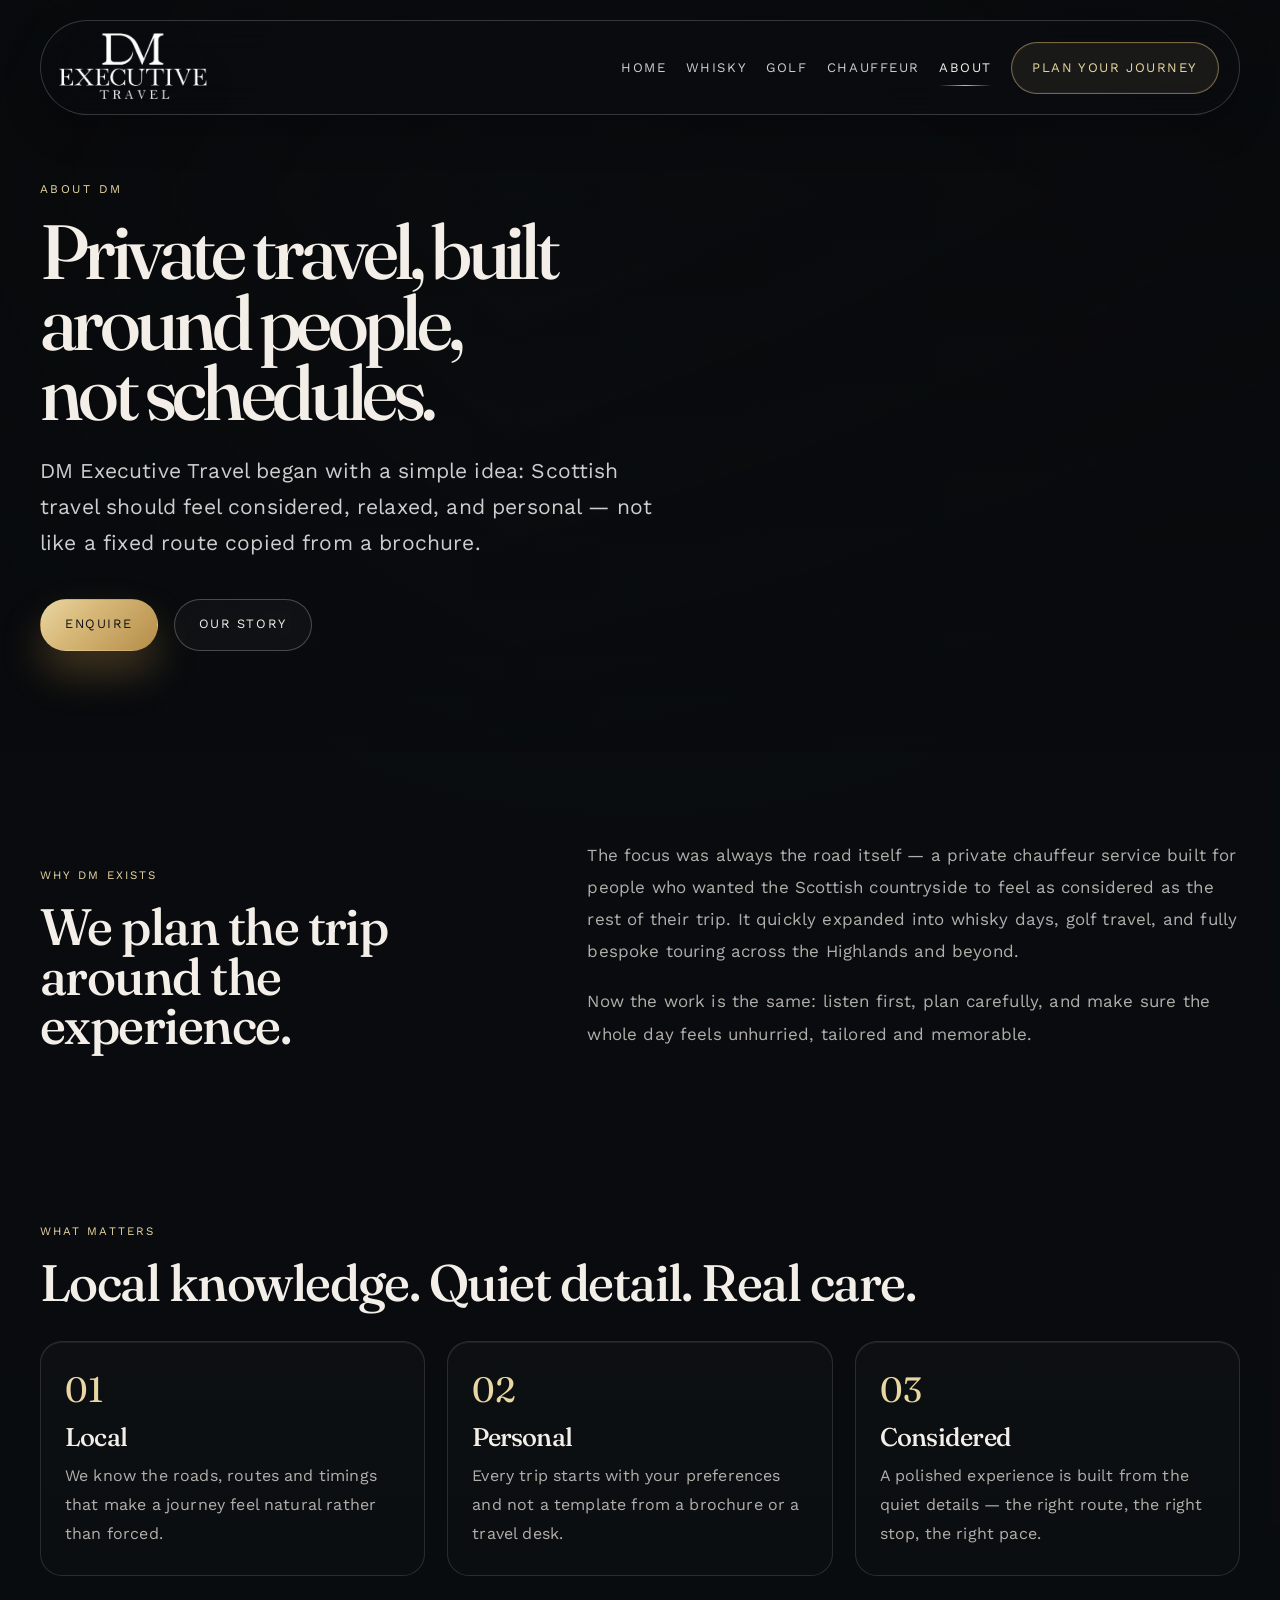
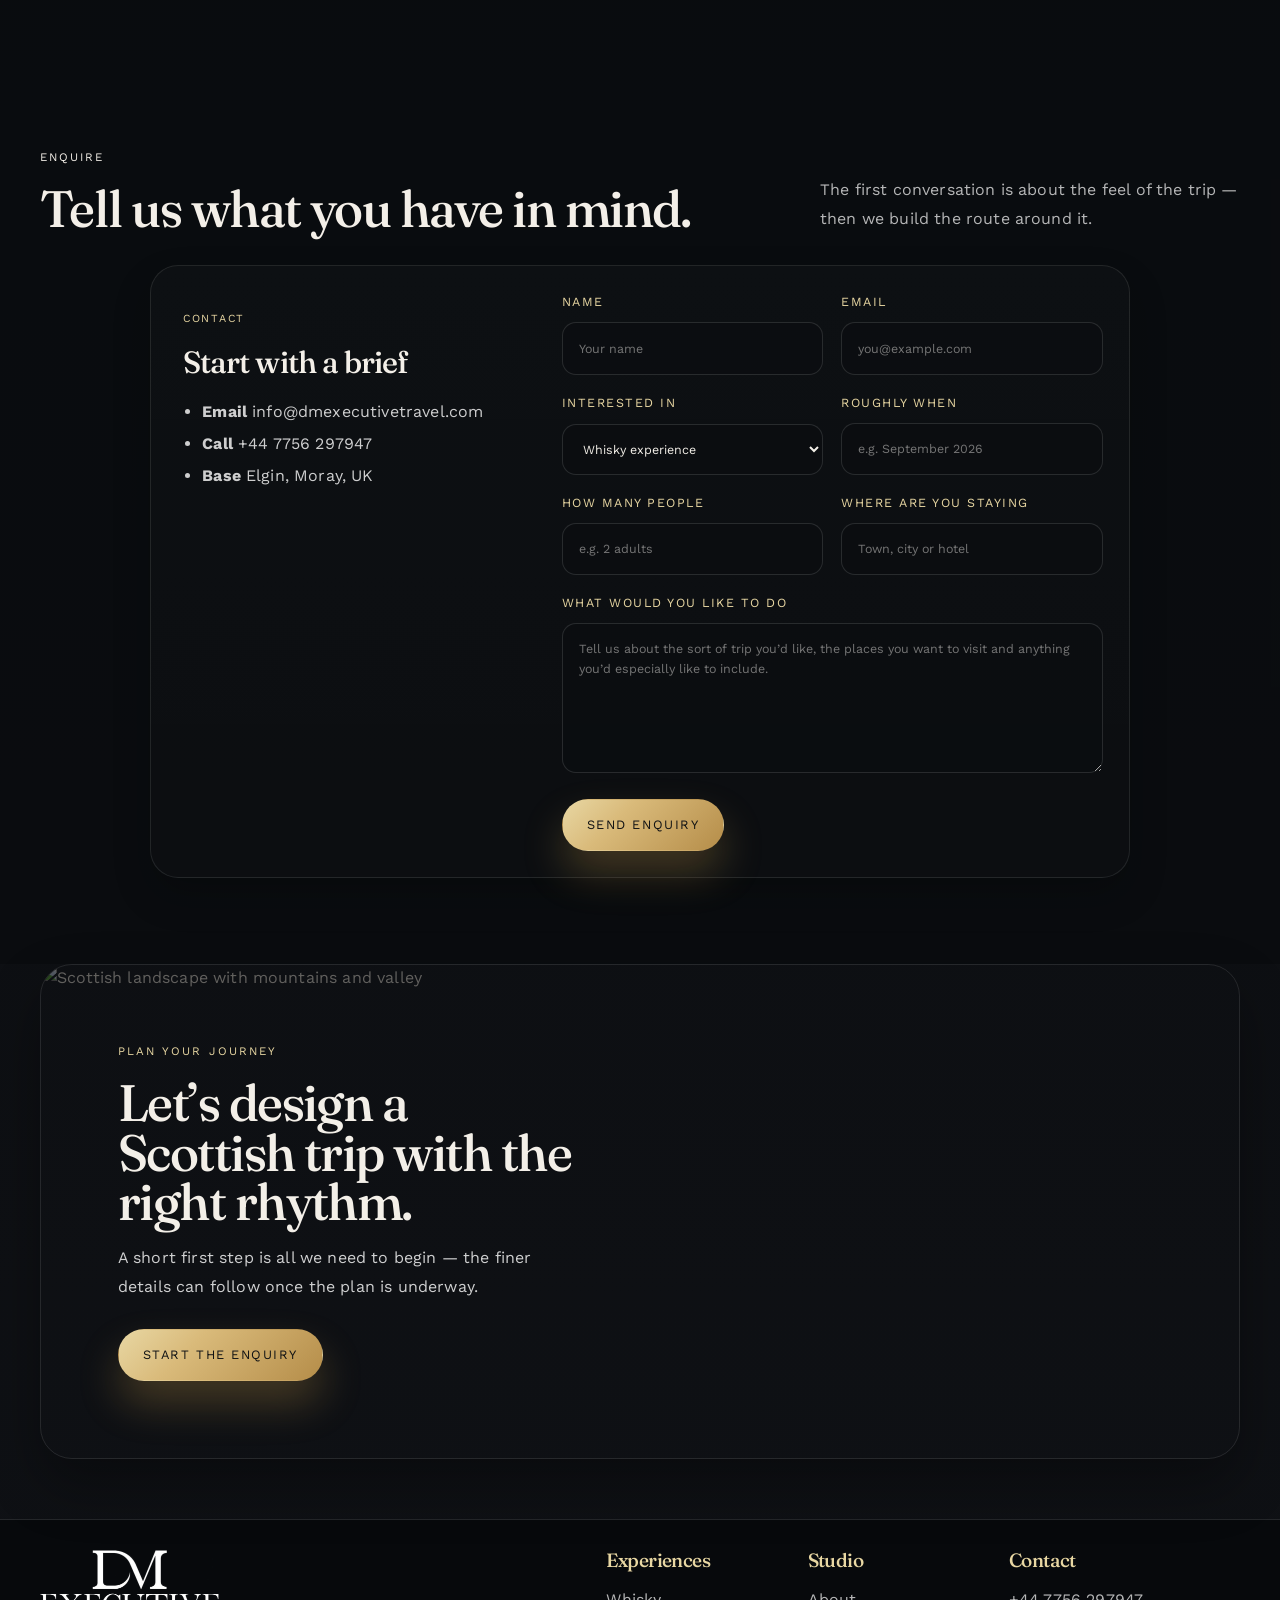
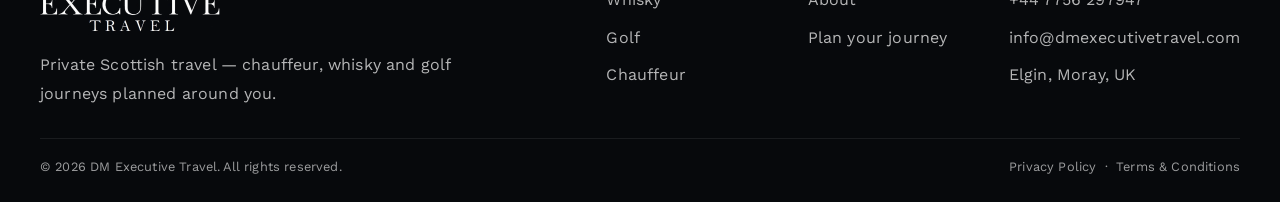
==== about.html @ b7c1a037 "first commit" ====
<!DOCTYPE html>
<html lang="en">
<head>
  <meta charset="UTF-8">
  <meta name="viewport" content="width=device-width, initial-scale=1.0">
  <meta name="description" content="Learn more about DM Executive Travel and tell us what kind of whisky, golf or private Scotland journey you’d like to plan.">
  <title>About + Plan Your Journey | DM Executive Travel</title>
  <link rel="preconnect" href="https://fonts.googleapis.com">
  <link rel="preconnect" href="https://fonts.gstatic.com" crossorigin>
  <link href="https://fonts.googleapis.com/css2?family=Fraunces:ital,opsz,wght@0,9..144,300;0,9..144,400;0,9..144,500;0,9..144,600;1,9..144,400;1,9..144,500&family=Work+Sans:wght@300;400;500;600&display=swap" rel="stylesheet">
  <link rel="stylesheet" href="assets/style.css">
</head>
<body>
  <div class="grain"></div>

  <nav class="nav" id="siteNav">
    <a href="index.html" class="nav__logo"><img src="assets/logo-white.webp" alt="DM Executive Travel"></a>
    <button class="nav__toggle" id="navToggle" aria-label="Menu">&#9776;</button>
    <div class="nav__links" id="navLinks">
      <a href="index.html">Home</a>
      <a href="whisky.html">Whisky</a>
      <a href="golf.html">Golf</a>
      <a href="chauffeur.html">Chauffeur</a>
      <a href="about.html" class="current">About</a>
      <a href="about.html#enquiry" class="nav__cta">Plan your journey</a>
    </div>
  </nav>

  <header class="hero" style="min-height: 72vh;">
    <div class="page-hero__media" style="position:absolute; inset:0;">
      <img src="https://images.unsplash.com/photo-1500530855697-b586d89ba3ee?auto=format&fit=crop&w=2200&q=80" alt="Scottish countryside and road in the Highlands" style="animation:kenburns 20s ease-out forwards;">
    </div>
    <div class="page-hero__scrim"></div>
    <div class="page-hero__content">
      <div class="page-hero__inner">
        <p class="page-hero__kicker">About DM</p>
        <h1>Private travel, built around people, not schedules.</h1>
        <p class="page-hero__sub">DM Executive Travel began with a simple idea: Scottish travel should feel considered, relaxed, and personal — not like a fixed route copied from a brochure.</p>
        <div style="display:flex; gap:16px; margin-top:38px; flex-wrap:wrap;">
          <a href="#enquiry" class="btn btn--gold">Enquire</a>
          <a href="#story" class="btn btn--ghost">Our story</a>
        </div>
      </div>
    </div>
  </header>

  <main>
    <section class="intro" id="story">
      <div class="wrap intro__grid">
        <div>
          <p class="kicker">Why DM exists</p>
          <h2>We plan the trip around the experience.</h2>
        </div>
        <div>
          <p class="intro__body">The focus was always the road itself — a private chauffeur service built for people who wanted the Scottish countryside to feel as considered as the rest of their trip. It quickly expanded into whisky days, golf travel, and fully bespoke touring across the Highlands and beyond.</p>
          <p class="intro__body">Now the work is the same: listen first, plan carefully, and make sure the whole day feels unhurried, tailored and memorable.</p>
        </div>
      </div>
    </section>

    <section class="why">
      <div class="wrap">
        <div class="why__head">
          <p class="kicker">What matters</p>
          <h2>Local knowledge. Quiet detail. Real care.</h2>
        </div>
        <div class="why__list">
          <div class="why__item">
            <span>01</span>
            <h3>Local</h3>
            <p>We know the roads, routes and timings that make a journey feel natural rather than forced.</p>
          </div>
          <div class="why__item">
            <span>02</span>
            <h3>Personal</h3>
            <p>Every trip starts with your preferences and not a template from a brochure or a travel desk.</p>
          </div>
          <div class="why__item">
            <span>03</span>
            <h3>Considered</h3>
            <p>A polished experience is built from the quiet details — the right route, the right stop, the right pace.</p>
          </div>
        </div>
      </div>
    </section>

    <section class="journeys" id="enquiry">
      <div class="wrap">
        <div class="journeys__head">
          <div>
            <p class="kicker" style="color:var(--gold-light);">Enquire</p>
            <h2>Tell us what you have in mind.</h2>
          </div>
          <p class="journeys__note">The first conversation is about the feel of the trip — then we build the route around it.</p>
        </div>
        <div class="enquiry-card">
          <div class="enquiry-card__meta">
            <p class="jcard__day">Contact</p>
            <h3>Start with a brief</h3>
            <ul>
              <li><b>Email</b> info@dmexecutivetravel.com</li>
              <li><b>Call</b> +44 7756 297947</li>
              <li><b>Base</b> Elgin, Moray, UK</li>
            </ul>
          </div>

          <form class="contact-form" action="#" method="post">
            <div class="form-grid">
              <label>
                <span>Name</span>
                <input type="text" name="name" placeholder="Your name">
              </label>
              <label>
                <span>Email</span>
                <input type="email" name="email" placeholder="you@example.com">
              </label>
              <label>
                <span>Interested in</span>
                <select name="interest">
                  <option>Whisky experience</option>
                  <option>Golf trip</option>
                  <option>Private chauffeur</option>
                  <option>Bespoke Scotland tour</option>
                </select>
              </label>
              <label>
                <span>Roughly when</span>
                <input type="text" name="dates" placeholder="e.g. September 2026">
              </label>
              <label>
                <span>How many people</span>
                <input type="text" name="partySize" placeholder="e.g. 2 adults">
              </label>
              <label>
                <span>Where are you staying</span>
                <input type="text" name="stayLocation" placeholder="Town, city or hotel">
              </label>
            </div>

            <label>
              <span>What would you like to do</span>
              <textarea name="message" rows="5" placeholder="Tell us about the sort of trip you’d like, the places you want to visit and anything you’d especially like to include."></textarea>
            </label>

            <button type="submit" class="btn btn--gold">Send enquiry</button>
          </form>
        </div>
      </div>
    </section>

    <section class="cta-band">
      <img src="https://images.unsplash.com/photo-1516483638261-f4dbaf036963?auto=format&fit=crop&w=2000&q=80" alt="Scottish landscape with mountains and valley">
      <div class="cta-band__content">
        <p class="kicker">Plan your journey</p>
        <h2>Let’s design a Scottish trip with the right rhythm.</h2>
        <p>A short first step is all we need to begin — the finer details can follow once the plan is underway.</p>
        <a href="mailto:info@dmexecutivetravel.com" class="btn btn--gold">Start the enquiry</a>
      </div>
    </section>
  </main>

  <footer>
    <div class="wrap">
      <div class="footer__top">
        <div class="footer__logo">
          <img src="assets/logo-white.webp" alt="DM Executive Travel">
          <p class="footer__tag">Private Scottish travel — chauffeur, whisky and golf journeys planned around you.</p>
        </div>
        <div class="footer__cols">
          <div class="footer__col">
            <h4>Experiences</h4>
            <a href="whisky.html">Whisky</a>
            <a href="golf.html">Golf</a>
            <a href="chauffeur.html">Chauffeur</a>
          </div>
          <div class="footer__col">
            <h4>Studio</h4>
            <a href="about.html">About</a>
            <a href="about.html#enquiry">Plan your journey</a>
          </div>
          <div class="footer__col">
            <h4>Contact</h4>
            <p>+44 7756 297947</p>
            <p>info@dmexecutivetravel.com</p>
            <p>Elgin, Moray, UK</p>
          </div>
        </div>
      </div>
      <div class="footer__bottom">
        <span>&copy; 2026 DM Executive Travel. All rights reserved.</span>
        <span>Privacy Policy &nbsp;·&nbsp; Terms &amp; Conditions</span>
      </div>
    </div>
  </footer>

  <script src="assets/site.js"></script>
</body>
</html>
---- assets/style.css ----
:root {
  --bg: #0a0b0d;
  --bg-soft: #111317;
  --panel: rgba(18, 21, 25, 0.88);
  --panel-strong: rgba(12, 14, 18, 0.94);
  --panel-alt: rgba(26, 29, 34, 0.86);
  --text: #f3efe8;
  --muted: rgba(243, 239, 232, 0.72);
  --gold: #d9ba7a;
  --gold-soft: #e8d7a3;
  --gold-deep: #9f7b39;
  --line: rgba(255,255,255,0.12);
  --shadow: rgba(0,0,0,0.42);
  --max-width: 1200px;
}

* { box-sizing: border-box; }

html {
  scroll-behavior: smooth;
}

body {
  margin: 0;
  min-height: 100vh;
  background:
    radial-gradient(circle at top, rgba(217,186,122,0.12), transparent 26%),
    linear-gradient(180deg, #07090b 0%, #0a0c0f 26%, #0f1115 100%);
  color: var(--text);
  font-family: "Work Sans", Arial, sans-serif;
  line-height: 1.6;
  letter-spacing: 0.01em;
  overflow-x: hidden;
}

img {
  max-width: 100%;
  display: block;
}

a {
  color: inherit;
  text-decoration: none;
}

button {
  font: inherit;
}

.grain {
  position: fixed;
  inset: 0;
  background-image:
    linear-gradient(rgba(255,255,255,0.025) 1px, transparent 1px),
    linear-gradient(90deg, rgba(255,255,255,0.02) 1px, transparent 1px),
    radial-gradient(rgba(255,255,255,0.09) 0.7px, transparent 0.8px);
  background-size: 24px 24px, 24px 24px, 8px 8px;
  background-position: center;
  opacity: 0.22;
  pointer-events: none;
  mix-blend-mode: soft-light;
  z-index: 30;
}

.wrap {
  width: min(var(--max-width), calc(100% - 40px));
  margin: 0 auto;
}

.kicker {
  margin: 0 0 18px;
  color: var(--gold-soft);
  font-size: 0.72rem;
  letter-spacing: 0.18em;
  text-transform: uppercase;
}

h1, h2, h3, h4 {
  margin: 0;
  font-family: "Fraunces", Georgia, serif;
  font-weight: 500;
  line-height: 1.05;
  letter-spacing: -0.03em;
}

p {
  margin: 0;
}

.nav {
  position: fixed;
  top: 20px;
  left: 50%;
  transform: translateX(-50%);
  width: min(var(--max-width), calc(100% - 24px));
  display: flex;
  align-items: center;
  justify-content: space-between;
  padding: 12px 20px 12px 18px;
  border: 1px solid rgba(255,255,255,0.18);
  border-radius: 999px;
  background: rgba(12, 14, 18, 0.46);
  backdrop-filter: blur(18px);
  -webkit-backdrop-filter: blur(18px);
  box-shadow: 0 16px 38px rgba(0,0,0,0.24);
  z-index: 20;
}

.nav__logo {
  display: inline-flex;
  align-items: center;
  position: relative;
  z-index: 2;
}

.nav__logo img {
  width: 148px;
  height: auto;
  filter: drop-shadow(0 6px 18px rgba(0,0,0,0.35));
}

.nav__links {
  display: flex;
  align-items: center;
  gap: 1.2rem;
}

.nav__links a {
  position: relative;
  color: rgba(255,255,255,0.8);
  font-size: 0.82rem;
  text-transform: uppercase;
  letter-spacing: 0.12em;
  transition: color 180ms ease;
}

.nav__links a::after {
  content: "";
  position: absolute;
  left: 0;
  bottom: -8px;
  width: 100%;
  height: 1px;
  background: linear-gradient(90deg, transparent, var(--gold), transparent);
  transform: scaleX(0);
  transform-origin: center;
  transition: transform 180ms ease;
}

.nav__links a:hover,
.nav__links a.current {
  color: var(--text);
}

.nav__links a:hover::after,
.nav__links a.current::after {
  transform: scaleX(1);
}

.nav__cta {
  display: inline-flex;
  align-items: center;
  justify-content: center;
  padding: 0.9rem 1.25rem;
  border: 1px solid rgba(217,186,122,0.5);
  border-radius: 999px;
  background: rgba(217,186,122,0.08);
  color: var(--gold-soft) !important;
  box-shadow: inset 0 0 0 1px rgba(255,255,255,0.04);
}

.nav__toggle {
  display: none;
  background: transparent;
  border: 1px solid rgba(255,255,255,0.25);
  color: var(--text);
  font-size: 1.6rem;
  width: 42px;
  height: 42px;
  border-radius: 50%;
  cursor: pointer;
  transition: border-color 180ms ease, background 180ms ease;
}

.nav__toggle:hover {
  border-color: rgba(217,186,122,0.7);
  background: rgba(217,186,122,0.08);
}

.hero {
  position: relative;
  min-height: 98vh;
  display: flex;
  align-items: flex-end;
  overflow: hidden;
  background: #0b0d0f;
}

.page-hero__media,
.page-hero__media img {
  position: absolute;
  inset: 0;
  width: 100%;
  height: 100%;
  object-fit: cover;
}

.page-hero__media img {
  filter: saturate(0.75) brightness(0.46) contrast(1.12);
  transform: scale(1.08);
  animation: kenburns 20s ease-out forwards;
}

.page-hero__scrim {
  position: absolute;
  inset: 0;
  background:
    linear-gradient(180deg, rgba(9,11,15,0.38) 0%, rgba(9,11,15,0.2) 26%, rgba(9,11,15,0.72) 100%),
    linear-gradient(90deg, rgba(7,8,9,0.68) 0%, rgba(7,8,9,0.2) 40%, rgba(7,8,9,0.52) 100%);
}

.page-hero__content {
  position: relative;
  z-index: 1;
  width: min(var(--max-width), calc(100% - 32px));
  padding: 180px 0 102px;
  margin: 0 auto;
}

.page-hero__inner {
  max-width: 760px;
}

.page-hero__kicker {
  margin: 0 0 18px;
  color: var(--gold-soft);
  font-size: 0.74rem;
  letter-spacing: 0.21em;
  text-transform: uppercase;
}

.hero h1 {
  font-size: clamp(3.2rem, 6vw, 7rem);
  line-height: 0.92;
  letter-spacing: -0.06em;
  max-width: 700px;
  text-wrap: balance;
}

.page-hero__sub {
  margin-top: 24px;
  max-width: 620px;
  color: rgba(255,255,255,0.8);
  font-size: clamp(1rem, 1.8vw, 1.32rem);
  line-height: 1.7;
}

.btn {
  display: inline-flex;
  align-items: center;
  justify-content: center;
  min-height: 52px;
  padding: 0.9rem 1.5rem;
  border: 1px solid transparent;
  border-radius: 999px;
  font-size: 0.8rem;
  letter-spacing: 0.12em;
  text-transform: uppercase;
  transition: transform 180ms ease, box-shadow 180ms ease, border-color 180ms ease, background 180ms ease;
}

.btn:hover {
  transform: translateY(-2px);
}

.btn--gold {
  background: linear-gradient(135deg, #e8d7a3 0%, #d9ba7a 35%, #b58d49 100%);
  color: #101214;
  box-shadow: 0 22px 40px rgba(185, 142, 69, 0.32);
}

.btn--ghost {
  border-color: rgba(255,255,255,0.24);
  background: rgba(255,255,255,0.03);
  color: var(--text);
  backdrop-filter: blur(8px);
}

.scroll-cue {
  position: absolute;
  left: 50%;
  bottom: 32px;
  transform: translateX(-50%);
  display: flex;
  flex-direction: column;
  align-items: center;
  gap: 10px;
  z-index: 1;
  color: rgba(255,255,255,0.7);
  font-size: 0.62rem;
  letter-spacing: 0.32em;
  text-transform: uppercase;
}

.scroll-cue__line {
  position: relative;
  width: 1px;
  height: 60px;
  background: linear-gradient(180deg, rgba(255,255,255,0), rgba(255,255,255,0.8), rgba(255,255,255,0));
  overflow: hidden;
}

.scroll-cue__line::after {
  content: "";
  position: absolute;
  left: 0;
  top: -45%;
  width: 100%;
  height: 45%;
  background: linear-gradient(180deg, rgba(217,186,122,0), rgba(217,186,122,1), rgba(217,186,122,0));
  animation: travel 2.6s ease-in-out infinite;
}

.marquee {
  position: relative;
  overflow: hidden;
  border-top: 1px solid var(--line);
  border-bottom: 1px solid var(--line);
  background: rgba(14,16,19,0.92);
  box-shadow: inset 0 1px 0 rgba(255,255,255,0.08);
}

.marquee__track {
  display: flex;
  width: max-content;
  padding: 18px 0;
  white-space: nowrap;
  animation: marquee 28s linear infinite;
}

.marquee__track span {
  display: inline-flex;
  align-items: center;
  gap: 0.7rem;
  margin-right: 26px;
  color: rgba(255,255,255,0.8);
  font-size: 0.82rem;
  letter-spacing: 0.12em;
  text-transform: uppercase;
}

.marquee__track b {
  color: var(--gold-soft);
  font-weight: 600;
}

section {
  position: relative;
  padding: 86px 0;
}

.intro,
.why,
.journeys {
  background: rgba(10, 12, 15, 0.76);
}

.intro__grid {
  display: grid;
  grid-template-columns: 1fr 1.35fr;
  gap: 36px 64px;
  align-items: end;
}

.intro__grid h2,
.why__head h2,
.journeys__head h2,
.cta-band__content h2 {
  font-size: clamp(2.4rem, 4vw, 4rem);
  line-height: 0.96;
}

.intro__body {
  color: var(--muted);
  font-size: 1.06rem;
  line-height: 1.9;
}

.intro__body + .intro__body {
  margin-top: 18px;
}

.exp-grid {
  display: grid;
  grid-template-columns: repeat(3, minmax(0, 1fr));
  gap: 26px;
}

.exp-panel {
  position: relative;
  display: block;
  min-height: 500px;
  overflow: hidden;
  border-radius: 28px;
  border: 1px solid rgba(255,255,255,0.08);
  background: #111;
  box-shadow: 0 20px 48px rgba(0,0,0,0.28);
  transition: transform 220ms ease, box-shadow 220ms ease, border-color 220ms ease;
}

.exp-panel:hover {
  transform: translateY(-8px);
  box-shadow: 0 26px 56px rgba(0,0,0,0.4);
  border-color: rgba(217,186,122,0.36);
}

.exp-panel img {
  position: absolute;
  inset: 0;
  width: 100%;
  height: 100%;
  object-fit: cover;
  filter: brightness(0.62) saturate(0.8);
  transition: transform 400ms ease;
}

.exp-panel:hover img {
  transform: scale(1.04);
}

.exp-panel__scrim {
  position: absolute;
  inset: 0;
  background: linear-gradient(180deg, rgba(5,8,12,0.2) 0%, rgba(5,8,12,0.16) 35%, rgba(9,12,16,0.88) 100%);
}

.exp-panel__body {
  position: absolute;
  inset: auto 0 0 0;
  padding: 28px 26px 24px;
  z-index: 1;
}

.exp-panel__tag {
  color: var(--gold-soft);
  font-size: 0.68rem;
  letter-spacing: 0.15em;
  text-transform: uppercase;
  margin-bottom: 14px;
}

.exp-panel__title {
  font-size: clamp(1.8rem, 2vw, 2.5rem);
  line-height: 1.08;
  max-width: 11ch;
}

.exp-panel__desc {
  margin-top: 12px;
  color: rgba(255,255,255,0.76);
  line-height: 1.7;
}

.exp-panel__more {
  display: inline-flex;
  margin-top: 18px;
  color: var(--gold-soft);
  font-size: 0.72rem;
  letter-spacing: 0.15em;
  text-transform: uppercase;
}

.why__head {
  margin-bottom: 34px;
}

.why__list {
  display: grid;
  grid-template-columns: repeat(3, minmax(0,1fr));
  gap: 22px;
}

.why__item {
  padding: 30px 24px 26px;
  border: 1px solid var(--line);
  border-radius: 22px;
  background: linear-gradient(180deg, rgba(255,255,255,0.02), rgba(255,255,255,0.01));
  box-shadow: inset 0 1px 0 rgba(255,255,255,0.06);
}

.why__item span {
  display: inline-block;
  margin-bottom: 16px;
  color: var(--gold-soft);
  font-family: "Fraunces", Georgia, serif;
  font-size: 2.2rem;
  line-height: 1;
}

.why__item h3 {
  margin-bottom: 12px;
  font-size: clamp(1.6rem, 2vw, 2.1rem);
}

.why__item p {
  color: var(--muted);
  line-height: 1.8;
}

.journeys__head {
  display: flex;
  align-items: end;
  justify-content: space-between;
  gap: 24px;
  margin-bottom: 32px;
}

.journeys__note {
  max-width: 420px;
  color: rgba(255,255,255,0.7);
  line-height: 1.8;
}

.journeys__track {
  display: grid;
  grid-template-columns: repeat(3, minmax(0,1fr));
  gap: 22px;
}

.jcard {
  position: relative;
  padding: 28px 24px 26px;
  border-radius: 26px;
  border: 1px solid rgba(255,255,255,0.09);
  background:
    linear-gradient(180deg, rgba(255,255,255,0.025), transparent),
    rgba(18,21,25,0.9);
  box-shadow: inset 0 1px 0 rgba(255,255,255,0.06), 0 18px 38px rgba(0,0,0,0.2);
}

.jcard__day {
  color: var(--gold-soft);
  font-size: 0.68rem;
  letter-spacing: 0.16em;
  text-transform: uppercase;
  margin-bottom: 18px;
}

.jcard h3 {
  margin-bottom: 18px;
  font-size: clamp(1.7rem, 2vw, 2.2rem);
  line-height: 1.12;
}

.jcard ol {
  margin: 0;
  padding-left: 1.15rem;
  color: rgba(255,255,255,0.8);
  line-height: 1.9;
}

.jcard li + li {
  margin-top: 10px;
}

.proof {
  padding: 0;
  position: relative;
  display: grid;
  grid-template-columns: 1.2fr 0.8fr;
  min-height: 510px;
}

.proof img {
  width: 100%;
  height: 100%;
  object-fit: cover;
  filter: saturate(0.8) brightness(0.62);
}

.proof__content {
  display: flex;
  flex-direction: column;
  justify-content: center;
  padding: clamp(40px, 6vw, 80px);
  background: linear-gradient(180deg, rgba(16,18,21,0.96), rgba(10,12,15,0.92));
}

.proof blockquote {
  margin: 0 0 28px;
  font-family: "Fraunces", Georgia, serif;
  font-size: clamp(1.9rem, 3vw, 3.2rem);
  line-height: 1.18;
  letter-spacing: -0.04em;
}

.proof cite {
  color: var(--gold-soft);
  font-style: normal;
  font-size: 0.82rem;
  letter-spacing: 0.14em;
  text-transform: uppercase;
}

.cta-band {
  position: relative;
  padding: 0;
  margin: 0 auto 60px;
  width: min(var(--max-width), calc(100% - 40px));
  border-radius: 32px;
  overflow: hidden;
  border: 1px solid rgba(255,255,255,0.1);
  box-shadow: 0 26px 56px rgba(0,0,0,0.32);
}

.cta-band img {
  position: absolute;
  inset: 0;
  width: 100%;
  height: 100%;
  object-fit: cover;
  filter: brightness(0.4) saturate(0.8);
}

.cta-band__content {
  position: relative;
  z-index: 1;
  padding: clamp(40px, 6vw, 80px);
  max-width: 620px;
}

.cta-band__content p:not(.kicker) {
  color: rgba(255,255,255,0.8);
  line-height: 1.8;
  margin-top: 18px;
  margin-bottom: 28px;
}

.enquiry-card {
  display: grid;
  grid-template-columns: 0.8fr 1.2fr;
  gap: 24px;
  max-width: 980px;
  margin: 0 auto;
  padding: 26px;
  border-radius: 28px;
  border: 1px solid rgba(255,255,255,0.09);
  background: linear-gradient(180deg, rgba(255,255,255,0.02), rgba(255,255,255,0.01));
  box-shadow: 0 18px 38px rgba(0,0,0,0.2);
}

.enquiry-card__meta {
  padding: 18px 14px 18px 6px;
}

.enquiry-card__meta h3 {
  margin-bottom: 18px;
  font-size: clamp(1.9rem, 2.4vw, 2.5rem);
}

.enquiry-card__meta ul {
  margin: 0;
  padding-left: 1.2rem;
  color: rgba(255,255,255,0.8);
  line-height: 2;
}

.contact-form {
  display: grid;
  gap: 18px;
}

.form-grid {
  display: grid;
  grid-template-columns: repeat(2, minmax(0, 1fr));
  gap: 18px;
}

.contact-form label {
  display: grid;
  gap: 10px;
  color: var(--gold-soft);
  font-size: 0.78rem;
  letter-spacing: 0.12em;
  text-transform: uppercase;
}

.contact-form input,
.contact-form select,
.contact-form textarea {
  width: 100%;
  border: 1px solid rgba(255,255,255,0.12);
  border-radius: 14px;
  padding: 0.95rem 1rem;
  background: rgba(12,14,18,0.8);
  color: var(--text);
  font: inherit;
  resize: vertical;
  transition: border-color 180ms ease, box-shadow 180ms ease, background 180ms ease;
}

.contact-form input:focus,
.contact-form select:focus,
.contact-form textarea:focus {
  outline: none;
  border-color: rgba(217,186,122,0.75);
  box-shadow: 0 0 0 3px rgba(217,186,122,0.12);
}

.contact-form textarea {
  min-height: 150px;
}

.contact-form .btn {
  justify-self: start;
  margin-top: 8px;
}

@media (max-width: 920px) {
  .enquiry-card {
    grid-template-columns: 1fr;
  }

  .form-grid {
    grid-template-columns: 1fr;
  }
}

footer {
  background: rgba(7,9,12,0.95);
  border-top: 1px solid var(--line);
  padding: 30px 0 24px;
}

.footer__top {
  display: flex;
  justify-content: space-between;
  gap: 42px;
}

.footer__logo {
  max-width: 420px;
}

.footer__logo img {
  width: 180px;
  margin-bottom: 16px;
}

.footer__tag {
  color: rgba(255,255,255,0.7);
  line-height: 1.8;
}

.footer__cols {
  display: flex;
  gap: clamp(26px, 4vw, 64px);
  flex-wrap: wrap;
}

.footer__col {
  display: flex;
  flex-direction: column;
  gap: 10px;
  min-width: 150px;
}

.footer__col h4 {
  margin-bottom: 6px;
  font-size: 1.2rem;
  color: var(--gold-soft);
}

.footer__col a,
.footer__col p {
  color: rgba(255,255,255,0.7);
  line-height: 1.7;
}

.footer__bottom {
  display: flex;
  justify-content: space-between;
  gap: 16px;
  margin-top: 30px;
  padding-top: 18px;
  border-top: 1px solid rgba(255,255,255,0.08);
  color: rgba(255,255,255,0.6);
  font-size: 0.8rem;
}

@keyframes kenburns {
  0% { transform: scale(1.15) translate3d(0, 0, 0); }
  100% { transform: scale(1.26) translate3d(0, -18px, 0); }
}

@keyframes marquee {
  from { transform: translateX(0); }
  to { transform: translateX(-50%); }
}

@keyframes travel {
  0% { transform: translateY(-100%); }
  100% { transform: translateY(180%); }
}

@media (max-width: 920px) {
  .nav {
    border-radius: 22px;
    padding-inline: 14px;
  }

  .nav__toggle {
    display: inline-flex;
    align-items: center;
    justify-content: center;
  }

  .nav__links {
    position: absolute;
    left: 12px;
    right: 12px;
    top: calc(100% + 10px);
    display: none;
    flex-direction: column;
    align-items: flex-start;
    gap: 12px;
    padding: 18px 16px;
    border-radius: 18px;
    border: 1px solid rgba(255,255,255,0.12);
    background: rgba(12,14,18,0.96);
    box-shadow: 0 16px 36px rgba(0,0,0,0.28);
  }

  .nav.menu-open .nav__links {
    display: flex;
  }

  .nav__links a {
    padding-bottom: 6px;
  }

  .intro__grid,
  .proof,
  .journeys__track,
  .exp-grid,
  .why__list {
    grid-template-columns: 1fr;
  }

  .journeys__head,
  .footer__top,
  .footer__bottom {
    flex-direction: column;
    align-items: flex-start;
  }

  .page-hero__content {
    padding-top: 160px;
  }
}

@media (max-width: 640px) {
  .hero {
    min-height: 88vh;
  }

  .nav {
    top: 14px;
  }

  .nav__logo img {
    width: 124px;
  }

  .btn {
    width: 100%;
  }

  .page-hero__inner > div {
    width: 100%;
    flex-direction: column !important;
  }

  .page-hero__content {
    width: min(var(--max-width), calc(100% - 28px));
    padding-bottom: 78px;
  }

  .wrap,
  .cta-band {
    width: min(var(--max-width), calc(100% - 24px));
  }

  section {
    padding: 72px 0;
  }

  .proof__content,
  .cta-band__content {
    padding: 32px 22px;
  }
}
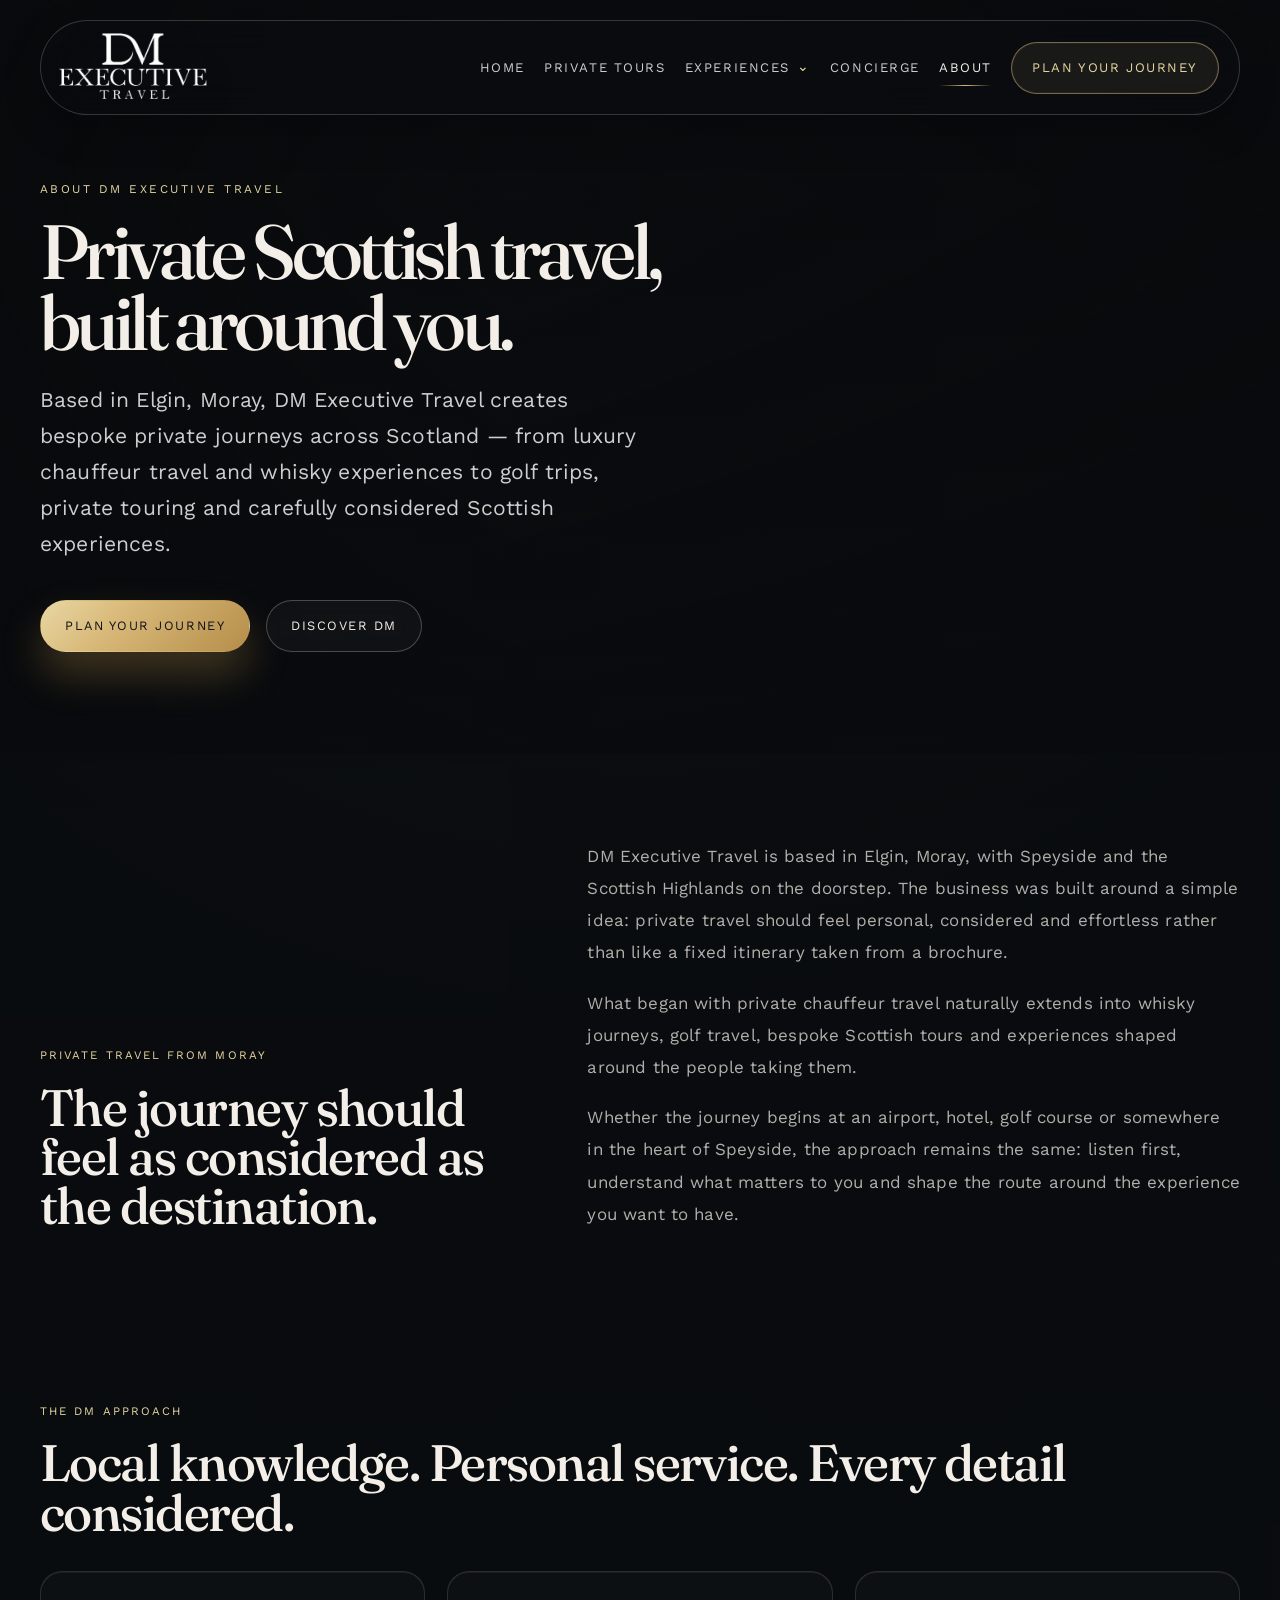
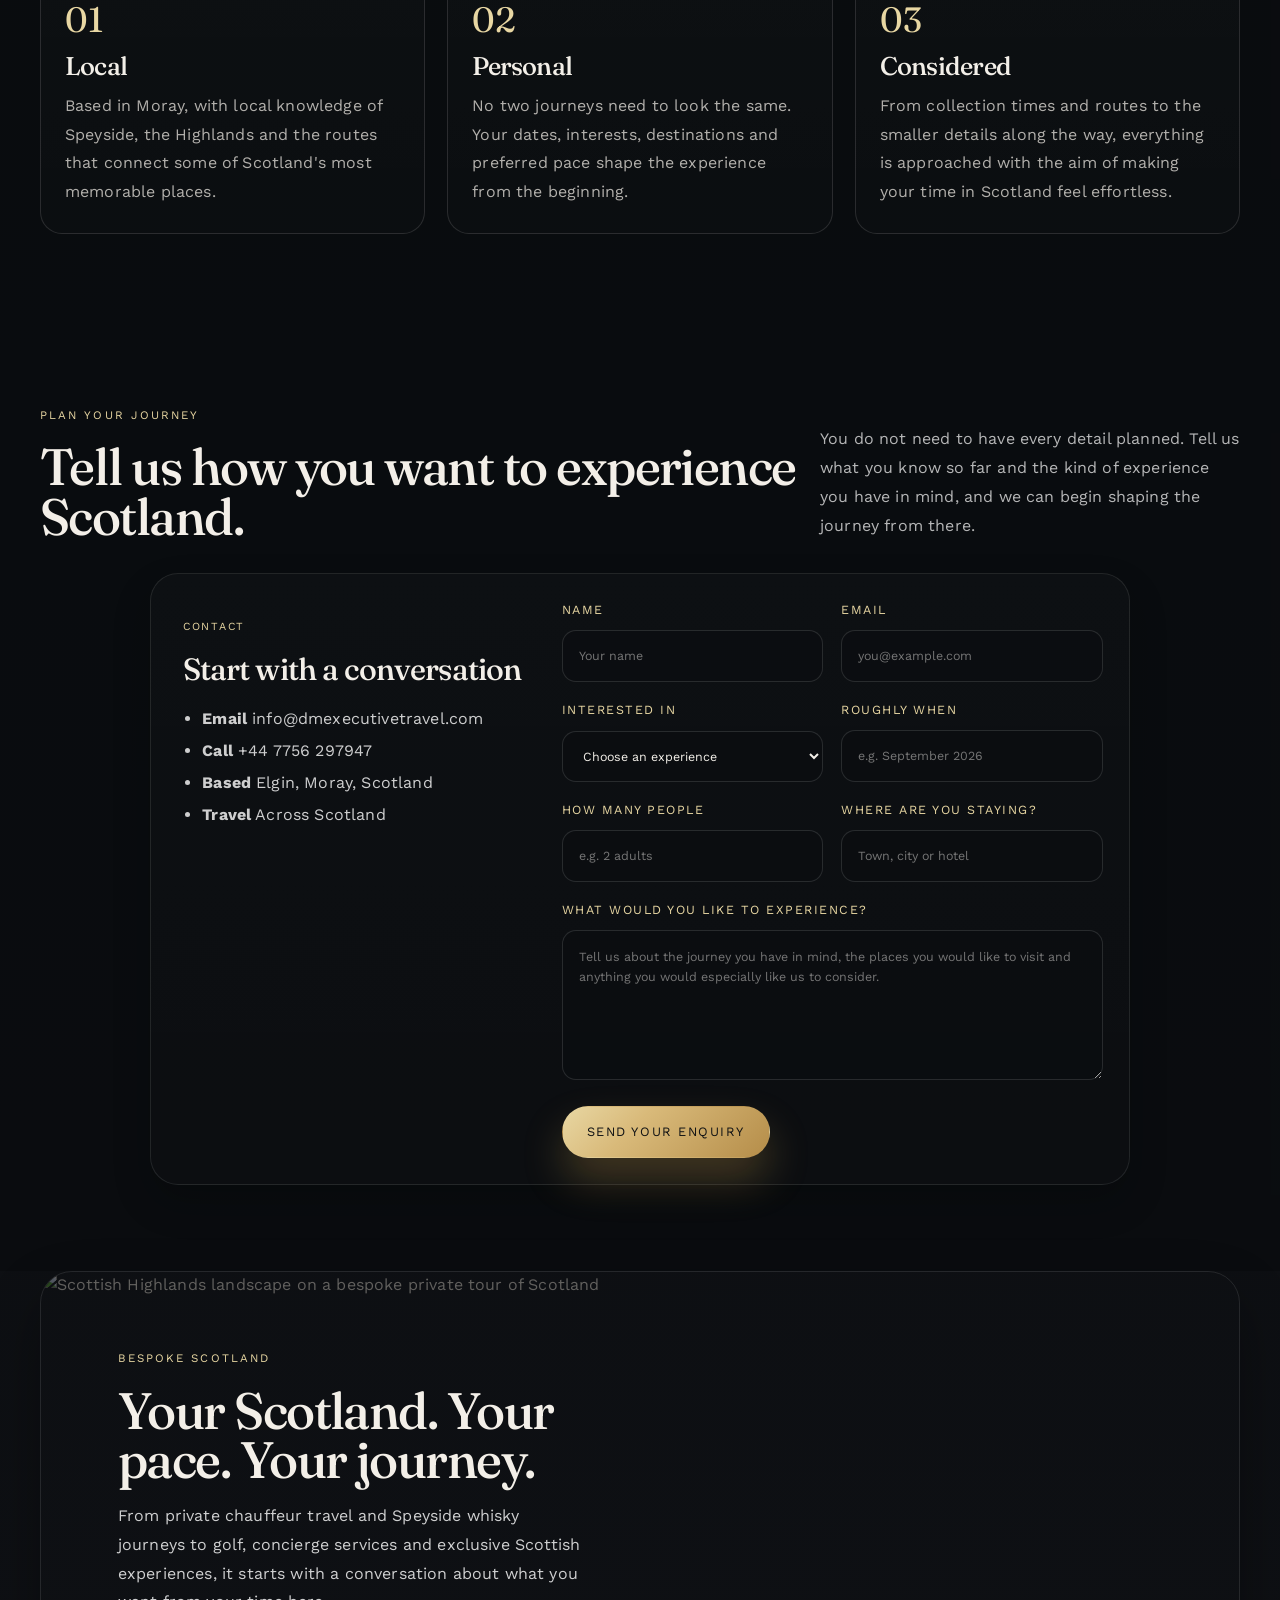
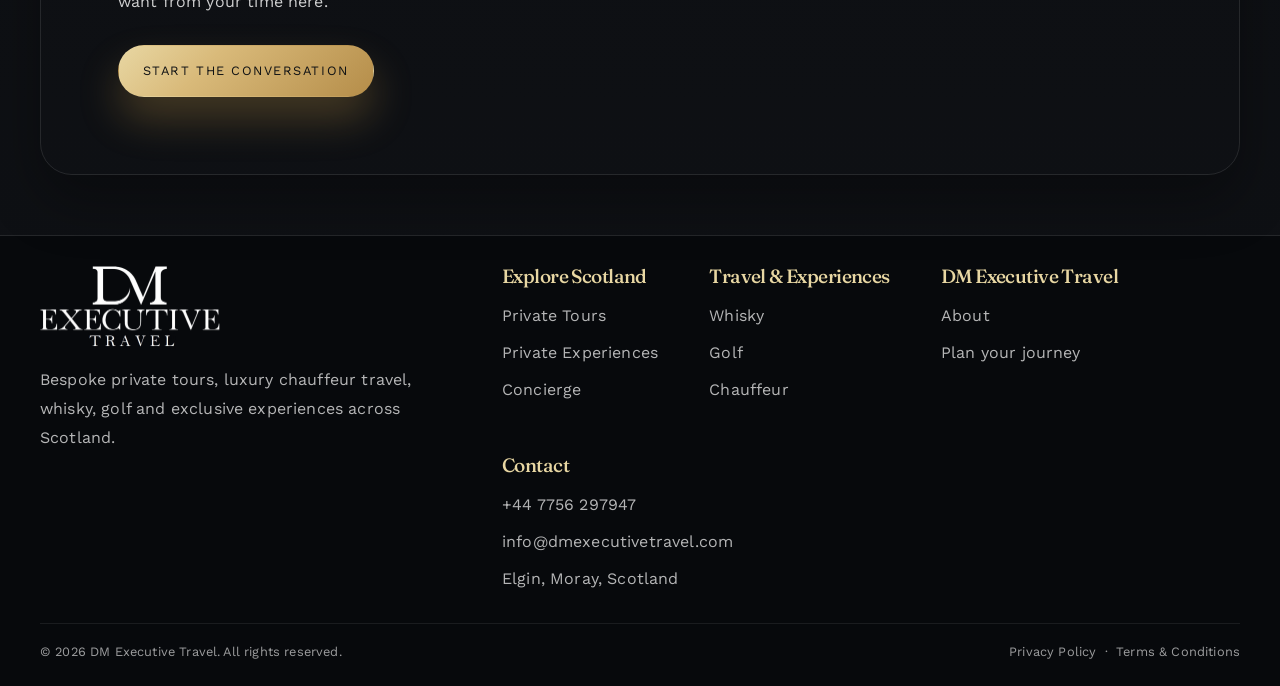
==== commit 0fecee79: "Add new pages for private tours and experiences, and create sitemap.xml - Created experiences.html t" ====
--- a/about.html
+++ b/about.html
@@ -3,196 +3,866 @@
 <head>
   <meta charset="UTF-8">
   <meta name="viewport" content="width=device-width, initial-scale=1.0">
-  <meta name="description" content="Learn more about DM Executive Travel and tell us what kind of whisky, golf or private Scotland journey you’d like to plan.">
-  <title>About + Plan Your Journey | DM Executive Travel</title>
+
+  <title>About DM Executive Travel | Luxury Private Travel Scotland</title>
+
+  <meta
+    name="description"
+    content="DM Executive Travel provides bespoke private tours, luxury chauffeur travel, whisky and golf journeys, concierge services and exclusive experiences across Scotland."
+  >
+
+  <meta name="robots" content="index, follow">
+
+  <link
+    rel="canonical"
+    href="https://www.dmexecutivetravel.com/about.html"
+  >
+
+  <!-- Open Graph -->
+  <meta property="og:type" content="website">
+
+  <meta
+    property="og:title"
+    content="About DM Executive Travel | Luxury Private Travel Scotland"
+  >
+
+  <meta
+    property="og:description"
+    content="Discover DM Executive Travel, creating bespoke private journeys, chauffeur travel and exclusive experiences across Moray, Speyside, the Highlands and Scotland."
+  >
+
+  <meta
+    property="og:url"
+    content="https://www.dmexecutivetravel.com/about.html"
+  >
+
+  <meta
+    property="og:image"
+    content="https://images.unsplash.com/photo-1500530855697-b586d89ba3ee?auto=format&fit=crop&w=1600&q=85"
+  >
+
+  <!-- Twitter / Social -->
+  <meta name="twitter:card" content="summary_large_image">
+
+  <meta
+    name="twitter:title"
+    content="About DM Executive Travel | Luxury Private Travel Scotland"
+  >
+
+  <meta
+    name="twitter:description"
+    content="Bespoke private travel, chauffeur journeys and exclusive Scottish experiences from DM Executive Travel."
+  >
+
+  <meta
+    name="twitter:image"
+    content="https://images.unsplash.com/photo-1500530855697-b586d89ba3ee?auto=format&fit=crop&w=1600&q=85"
+  >
+
+  <!-- Structured Data -->
+  <script type="application/ld+json">
+  {
+    "@context": "https://schema.org",
+    "@type": "AboutPage",
+    "name": "About DM Executive Travel",
+    "url": "https://www.dmexecutivetravel.com/about.html",
+    "description": "About DM Executive Travel, a private travel and chauffeur business based in Elgin, Moray, creating bespoke journeys across Scotland.",
+    "mainEntity": {
+      "@type": "LocalBusiness",
+      "@id": "https://www.dmexecutivetravel.com/#business",
+      "name": "DM Executive Travel",
+      "url": "https://www.dmexecutivetravel.com/",
+      "telephone": "+447756297947",
+      "email": "info@dmexecutivetravel.com",
+      "description": "Bespoke private tours, luxury chauffeur travel, whisky and golf journeys, concierge services and exclusive experiences across Scotland.",
+      "address": {
+        "@type": "PostalAddress",
+        "addressLocality": "Elgin",
+        "addressRegion": "Moray",
+        "addressCountry": "GB"
+      },
+      "areaServed": [
+        {
+          "@type": "Country",
+          "name": "Scotland"
+        },
+        {
+          "@type": "Place",
+          "name": "Moray"
+        },
+        {
+          "@type": "Place",
+          "name": "Speyside"
+        },
+        {
+          "@type": "Place",
+          "name": "Scottish Highlands"
+        }
+      ]
+    }
+  }
+  </script>
+
   <link rel="preconnect" href="https://fonts.googleapis.com">
   <link rel="preconnect" href="https://fonts.gstatic.com" crossorigin>
-  <link href="https://fonts.googleapis.com/css2?family=Fraunces:ital,opsz,wght@0,9..144,300;0,9..144,400;0,9..144,500;0,9..144,600;1,9..144,400;1,9..144,500&family=Work+Sans:wght@300;400;500;600&display=swap" rel="stylesheet">
+
+  <link
+    href="https://fonts.googleapis.com/css2?family=Fraunces:ital,opsz,wght@0,9..144,300;0,9..144,400;0,9..144,500;0,9..144,600;1,9..144,400;1,9..144,500&family=Work+Sans:wght@300;400;500;600&display=swap"
+    rel="stylesheet"
+  >
+
   <link rel="stylesheet" href="assets/style.css">
 </head>
+
 <body>
+
   <div class="grain"></div>
 
+
+  <!-- =========================
+       NAVIGATION
+  ========================== -->
+
   <nav class="nav" id="siteNav">
-    <a href="index.html" class="nav__logo"><img src="assets/logo-white.webp" alt="DM Executive Travel"></a>
-    <button class="nav__toggle" id="navToggle" aria-label="Menu">&#9776;</button>
+
+    <a href="index.html" class="nav__logo">
+      <img
+        src="assets/logo-white.webp"
+        alt="DM Executive Travel"
+      >
+    </a>
+
+    <button
+      class="nav__toggle"
+      id="navToggle"
+      type="button"
+      aria-label="Open navigation menu"
+      aria-expanded="false"
+      aria-controls="navLinks"
+    >
+      &#9776;
+    </button>
+
     <div class="nav__links" id="navLinks">
-      <a href="index.html">Home</a>
-      <a href="whisky.html">Whisky</a>
-      <a href="golf.html">Golf</a>
-      <a href="chauffeur.html">Chauffeur</a>
-      <a href="about.html" class="current">About</a>
-      <a href="about.html#enquiry" class="nav__cta">Plan your journey</a>
+
+      <a href="index.html">
+        Home
+      </a>
+
+      <a href="private-tours.html">
+        Private Tours
+      </a>
+
+
+      <!-- EXPERIENCES DROPDOWN -->
+      <div class="nav__dropdown">
+
+        <button
+          class="nav__dropdown-toggle"
+          type="button"
+          aria-expanded="false"
+        >
+          Experiences
+          <span class="nav__chevron" aria-hidden="true">⌄</span>
+        </button>
+
+        <div class="nav__dropdown-menu">
+
+          <a href="experiences.html">
+            <span>All Experiences</span>
+            <small>Discover Scotland your way</small>
+          </a>
+
+          <a href="whisky.html">
+            <span>Whisky</span>
+            <small>Private Speyside journeys</small>
+          </a>
+
+          <a href="golf.html">
+            <span>Golf</span>
+            <small>Private Scottish golf travel</small>
+          </a>
+
+          <a href="chauffeur.html">
+            <span>Chauffeur</span>
+            <small>Luxury private travel</small>
+          </a>
+
+        </div>
+
+      </div>
+
+
+      <a href="concierge.html">
+        Concierge
+      </a>
+
+      <a href="about.html" class="current" aria-current="page">
+        About
+      </a>
+
+      <a
+        href="#enquiry"
+        class="nav__cta"
+      >
+        Plan your journey
+      </a>
+
     </div>
+
   </nav>
 
-  <header class="hero" style="min-height: 72vh;">
-    <div class="page-hero__media" style="position:absolute; inset:0;">
-      <img src="https://images.unsplash.com/photo-1500530855697-b586d89ba3ee?auto=format&fit=crop&w=2200&q=80" alt="Scottish countryside and road in the Highlands" style="animation:kenburns 20s ease-out forwards;">
+
+  <!-- =========================
+       HERO
+  ========================== -->
+
+  <header
+    class="hero"
+    style="min-height: 72vh;"
+  >
+
+    <div
+      class="page-hero__media"
+      style="position:absolute; inset:0;"
+    >
+
+      <img
+        src="https://images.unsplash.com/photo-1500530855697-b586d89ba3ee?auto=format&fit=crop&w=2200&q=80"
+        alt="Scottish Highland landscape on a bespoke private journey through Scotland"
+        style="animation:kenburns 20s ease-out forwards;"
+      >
+
     </div>
+
     <div class="page-hero__scrim"></div>
+
     <div class="page-hero__content">
+
       <div class="page-hero__inner">
-        <p class="page-hero__kicker">About DM</p>
-        <h1>Private travel, built around people, not schedules.</h1>
-        <p class="page-hero__sub">DM Executive Travel began with a simple idea: Scottish travel should feel considered, relaxed, and personal — not like a fixed route copied from a brochure.</p>
-        <div style="display:flex; gap:16px; margin-top:38px; flex-wrap:wrap;">
-          <a href="#enquiry" class="btn btn--gold">Enquire</a>
-          <a href="#story" class="btn btn--ghost">Our story</a>
-        </div>
+
+        <p class="page-hero__kicker">
+          About DM Executive Travel
+        </p>
+
+        <h1>
+          Private Scottish travel, built around you.
+        </h1>
+
+        <p class="page-hero__sub">
+          Based in Elgin, Moray, DM Executive Travel creates bespoke
+          private journeys across Scotland — from luxury chauffeur
+          travel and whisky experiences to golf trips, private touring
+          and carefully considered Scottish experiences.
+        </p>
+
+        <div
+          style="display:flex; gap:16px; margin-top:38px; flex-wrap:wrap;"
+        >
+
+          <a
+            href="#enquiry"
+            class="btn btn--gold"
+          >
+            Plan your journey
+          </a>
+
+          <a
+            href="#story"
+            class="btn btn--ghost"
+          >
+            Discover DM
+          </a>
+
+        </div>
+
       </div>
+
     </div>
+
   </header>
 
+
   <main>
-    <section class="intro" id="story">
+
+
+    <!-- =========================
+         STORY
+    ========================== -->
+
+    <section
+      class="intro"
+      id="story"
+    >
+
       <div class="wrap intro__grid">
+
         <div>
-          <p class="kicker">Why DM exists</p>
-          <h2>We plan the trip around the experience.</h2>
-        </div>
+
+          <p class="kicker">
+            Private Travel From Moray
+          </p>
+
+          <h2>
+            The journey should feel as considered as the destination.
+          </h2>
+
+        </div>
+
         <div>
-          <p class="intro__body">The focus was always the road itself — a private chauffeur service built for people who wanted the Scottish countryside to feel as considered as the rest of their trip. It quickly expanded into whisky days, golf travel, and fully bespoke touring across the Highlands and beyond.</p>
-          <p class="intro__body">Now the work is the same: listen first, plan carefully, and make sure the whole day feels unhurried, tailored and memorable.</p>
-        </div>
+
+          <p class="intro__body">
+            DM Executive Travel is based in Elgin, Moray, with Speyside
+            and the Scottish Highlands on the doorstep. The business
+            was built around a simple idea: private travel should feel
+            personal, considered and effortless rather than like a
+            fixed itinerary taken from a brochure.
+          </p>
+
+          <p class="intro__body">
+            What began with private chauffeur travel naturally extends
+            into whisky journeys, golf travel, bespoke Scottish tours
+            and experiences shaped around the people taking them.
+          </p>
+
+          <p class="intro__body">
+            Whether the journey begins at an airport, hotel, golf course
+            or somewhere in the heart of Speyside, the approach remains
+            the same: listen first, understand what matters to you and
+            shape the route around the experience you want to have.
+          </p>
+
+        </div>
+
       </div>
+
     </section>
 
+
+    <!-- =========================
+         APPROACH
+    ========================== -->
+
     <section class="why">
+
       <div class="wrap">
+
         <div class="why__head">
-          <p class="kicker">What matters</p>
-          <h2>Local knowledge. Quiet detail. Real care.</h2>
-        </div>
+
+          <p class="kicker">
+            The DM Approach
+          </p>
+
+          <h2>
+            Local knowledge. Personal service. Every detail considered.
+          </h2>
+
+        </div>
+
+
         <div class="why__list">
+
           <div class="why__item">
+
             <span>01</span>
-            <h3>Local</h3>
-            <p>We know the roads, routes and timings that make a journey feel natural rather than forced.</p>
+
+            <h3>
+              Local
+            </h3>
+
+            <p>
+              Based in Moray, with local knowledge of Speyside, the
+              Highlands and the routes that connect some of Scotland's
+              most memorable places.
+            </p>
+
           </div>
+
+
           <div class="why__item">
+
             <span>02</span>
-            <h3>Personal</h3>
-            <p>Every trip starts with your preferences and not a template from a brochure or a travel desk.</p>
+
+            <h3>
+              Personal
+            </h3>
+
+            <p>
+              No two journeys need to look the same. Your dates,
+              interests, destinations and preferred pace shape the
+              experience from the beginning.
+            </p>
+
           </div>
+
+
           <div class="why__item">
+
             <span>03</span>
-            <h3>Considered</h3>
-            <p>A polished experience is built from the quiet details — the right route, the right stop, the right pace.</p>
+
+            <h3>
+              Considered
+            </h3>
+
+            <p>
+              From collection times and routes to the smaller details
+              along the way, everything is approached with the aim of
+              making your time in Scotland feel effortless.
+            </p>
+
           </div>
-        </div>
+
+        </div>
+
       </div>
+
     </section>
 
-    <section class="journeys" id="enquiry">
+
+    <!-- =========================
+         ENQUIRY
+    ========================== -->
+
+    <section
+      class="journeys"
+      id="enquiry"
+    >
+
       <div class="wrap">
+
         <div class="journeys__head">
+
           <div>
-            <p class="kicker" style="color:var(--gold-light);">Enquire</p>
-            <h2>Tell us what you have in mind.</h2>
+
+            <p
+              class="kicker"
+              style="color:var(--gold-soft);"
+            >
+              Plan Your Journey
+            </p>
+
+            <h2>
+              Tell us how you want to experience Scotland.
+            </h2>
+
           </div>
-          <p class="journeys__note">The first conversation is about the feel of the trip — then we build the route around it.</p>
-        </div>
+
+          <p class="journeys__note">
+            You do not need to have every detail planned. Tell us
+            what you know so far and the kind of experience you have
+            in mind, and we can begin shaping the journey from there.
+          </p>
+
+        </div>
+
+
         <div class="enquiry-card">
+
           <div class="enquiry-card__meta">
-            <p class="jcard__day">Contact</p>
-            <h3>Start with a brief</h3>
+
+            <p class="jcard__day">
+              Contact
+            </p>
+
+            <h3>
+              Start with a conversation
+            </h3>
+
             <ul>
-              <li><b>Email</b> info@dmexecutivetravel.com</li>
-              <li><b>Call</b> +44 7756 297947</li>
-              <li><b>Base</b> Elgin, Moray, UK</li>
+
+              <li>
+                <b>Email</b>
+                info@dmexecutivetravel.com
+              </li>
+
+              <li>
+                <b>Call</b>
+                +44 7756 297947
+              </li>
+
+              <li>
+                <b>Based</b>
+                Elgin, Moray, Scotland
+              </li>
+
+              <li>
+                <b>Travel</b>
+                Across Scotland
+              </li>
+
             </ul>
+
           </div>
 
-          <form class="contact-form" action="#" method="post">
+
+          <!--
+            IMPORTANT:
+            This form is currently visual only.
+            action="#" will NOT send the enquiry anywhere.
+          -->
+
+          <form
+            class="contact-form"
+            action="#"
+            method="post"
+          >
+
             <div class="form-grid">
+
+
               <label>
-                <span>Name</span>
-                <input type="text" name="name" placeholder="Your name">
+
+                <span>
+                  Name
+                </span>
+
+                <input
+                  type="text"
+                  name="name"
+                  placeholder="Your name"
+                  autocomplete="name"
+                  required
+                >
+
               </label>
+
+
               <label>
-                <span>Email</span>
-                <input type="email" name="email" placeholder="you@example.com">
+
+                <span>
+                  Email
+                </span>
+
+                <input
+                  type="email"
+                  name="email"
+                  placeholder="you@example.com"
+                  autocomplete="email"
+                  required
+                >
+
               </label>
+
+
               <label>
-                <span>Interested in</span>
-                <select name="interest">
-                  <option>Whisky experience</option>
-                  <option>Golf trip</option>
-                  <option>Private chauffeur</option>
-                  <option>Bespoke Scotland tour</option>
+
+                <span>
+                  Interested in
+                </span>
+
+                <select
+                  name="interest"
+                  required
+                >
+
+                  <option
+                    value=""
+                    selected
+                    disabled
+                  >
+                    Choose an experience
+                  </option>
+
+                  <option value="private-tour">
+                    Bespoke private tour
+                  </option>
+
+                  <option value="concierge">
+                    Concierge service
+                  </option>
+
+                  <option value="exclusive-experience">
+                    Exclusive Scottish experience
+                  </option>
+
+                  <option value="whisky">
+                    Private whisky experience
+                  </option>
+
+                  <option value="golf">
+                    Private golf journey
+                  </option>
+
+                  <option value="chauffeur">
+                    Private chauffeur
+                  </option>
+
+                  <option value="airport-transfer">
+                    Airport transfer
+                  </option>
+
+                  <option value="corporate">
+                    Executive / corporate travel
+                  </option>
+
+                  <option value="multi-day">
+                    Multi-day Scotland journey
+                  </option>
+
+                  <option value="other">
+                    Something else
+                  </option>
+
                 </select>
+
               </label>
+
+
               <label>
-                <span>Roughly when</span>
-                <input type="text" name="dates" placeholder="e.g. September 2026">
+
+                <span>
+                  Roughly when
+                </span>
+
+                <input
+                  type="text"
+                  name="dates"
+                  placeholder="e.g. September 2026"
+                >
+
               </label>
+
+
               <label>
-                <span>How many people</span>
-                <input type="text" name="partySize" placeholder="e.g. 2 adults">
+
+                <span>
+                  How many people
+                </span>
+
+                <input
+                  type="text"
+                  name="partySize"
+                  placeholder="e.g. 2 adults"
+                >
+
               </label>
+
+
               <label>
-                <span>Where are you staying</span>
-                <input type="text" name="stayLocation" placeholder="Town, city or hotel">
+
+                <span>
+                  Where are you staying?
+                </span>
+
+                <input
+                  type="text"
+                  name="stayLocation"
+                  placeholder="Town, city or hotel"
+                >
+
               </label>
+
             </div>
 
+
             <label>
-              <span>What would you like to do</span>
-              <textarea name="message" rows="5" placeholder="Tell us about the sort of trip you’d like, the places you want to visit and anything you’d especially like to include."></textarea>
+
+              <span>
+                What would you like to experience?
+              </span>
+
+              <textarea
+                name="message"
+                rows="5"
+                placeholder="Tell us about the journey you have in mind, the places you would like to visit and anything you would especially like us to consider."
+                required
+              ></textarea>
+
             </label>
 
-            <button type="submit" class="btn btn--gold">Send enquiry</button>
+
+            <button
+              type="submit"
+              class="btn btn--gold"
+            >
+              Send your enquiry
+            </button>
+
           </form>
-        </div>
+
+        </div>
+
       </div>
+
     </section>
 
+
+    <!-- =========================
+         CTA
+    ========================== -->
+
     <section class="cta-band">
-      <img src="https://images.unsplash.com/photo-1516483638261-f4dbaf036963?auto=format&fit=crop&w=2000&q=80" alt="Scottish landscape with mountains and valley">
+
+      <img
+        src="https://images.unsplash.com/photo-1516483638261-f4dbaf036963?auto=format&fit=crop&w=2000&q=80"
+        alt="Scottish Highlands landscape on a bespoke private tour of Scotland"
+      >
+
       <div class="cta-band__content">
-        <p class="kicker">Plan your journey</p>
-        <h2>Let’s design a Scottish trip with the right rhythm.</h2>
-        <p>A short first step is all we need to begin — the finer details can follow once the plan is underway.</p>
-        <a href="mailto:info@dmexecutivetravel.com" class="btn btn--gold">Start the enquiry</a>
+
+        <p class="kicker">
+          Bespoke Scotland
+        </p>
+
+        <h2>
+          Your Scotland. Your pace. Your journey.
+        </h2>
+
+        <p>
+          From private chauffeur travel and Speyside whisky journeys
+          to golf, concierge services and exclusive Scottish
+          experiences, it starts with a conversation about what
+          you want from your time here.
+        </p>
+
+        <a
+          href="mailto:info@dmexecutivetravel.com"
+          class="btn btn--gold"
+        >
+          Start the conversation
+        </a>
+
       </div>
+
     </section>
+
   </main>
 
+
+  <!-- =========================
+       FOOTER
+  ========================== -->
+
   <footer>
+
     <div class="wrap">
+
       <div class="footer__top">
+
+
         <div class="footer__logo">
-          <img src="assets/logo-white.webp" alt="DM Executive Travel">
-          <p class="footer__tag">Private Scottish travel — chauffeur, whisky and golf journeys planned around you.</p>
-        </div>
+
+          <img
+            src="assets/logo-white.webp"
+            alt="DM Executive Travel"
+          >
+
+          <p class="footer__tag">
+            Bespoke private tours, luxury chauffeur travel, whisky,
+            golf and exclusive experiences across Scotland.
+          </p>
+
+        </div>
+
+
         <div class="footer__cols">
+
+
           <div class="footer__col">
-            <h4>Experiences</h4>
-            <a href="whisky.html">Whisky</a>
-            <a href="golf.html">Golf</a>
-            <a href="chauffeur.html">Chauffeur</a>
+
+            <h4>
+              Explore Scotland
+            </h4>
+
+            <a href="private-tours.html">
+              Private Tours
+            </a>
+
+            <a href="experiences.html">
+              Private Experiences
+            </a>
+
+            <a href="concierge.html">
+              Concierge
+            </a>
+
           </div>
+
+
           <div class="footer__col">
-            <h4>Studio</h4>
-            <a href="about.html">About</a>
-            <a href="about.html#enquiry">Plan your journey</a>
+
+            <h4>
+              Travel &amp; Experiences
+            </h4>
+
+            <a href="whisky.html">
+              Whisky
+            </a>
+
+            <a href="golf.html">
+              Golf
+            </a>
+
+            <a href="chauffeur.html">
+              Chauffeur
+            </a>
+
           </div>
+
+
           <div class="footer__col">
-            <h4>Contact</h4>
-            <p>+44 7756 297947</p>
-            <p>info@dmexecutivetravel.com</p>
-            <p>Elgin, Moray, UK</p>
+
+            <h4>
+              DM Executive Travel
+            </h4>
+
+            <a
+              href="about.html"
+              aria-current="page"
+            >
+              About
+            </a>
+
+            <a href="#enquiry">
+              Plan your journey
+            </a>
+
           </div>
-        </div>
+
+
+          <div class="footer__col">
+
+            <h4>
+              Contact
+            </h4>
+
+            <p>
+              +44 7756 297947
+            </p>
+
+            <p>
+              info@dmexecutivetravel.com
+            </p>
+
+            <p>
+              Elgin, Moray, Scotland
+            </p>
+
+          </div>
+
+        </div>
+
       </div>
+
+
       <div class="footer__bottom">
-        <span>&copy; 2026 DM Executive Travel. All rights reserved.</span>
-        <span>Privacy Policy &nbsp;·&nbsp; Terms &amp; Conditions</span>
+
+        <span>
+          &copy; 2026 DM Executive Travel. All rights reserved.
+        </span>
+
+        <span>
+          Privacy Policy &nbsp;·&nbsp; Terms &amp; Conditions
+        </span>
+
       </div>
+
     </div>
+
   </footer>
 
+
   <script src="assets/site.js"></script>
+
 </body>
-</html>
+</html>
--- a/assets/style.css
+++ b/assets/style.css
@@ -14,7 +14,9 @@
   --max-width: 1200px;
 }
 
-* { box-sizing: border-box; }
+* {
+  box-sizing: border-box;
+}
 
 html {
   scroll-behavior: smooth;
@@ -75,7 +77,10 @@
   text-transform: uppercase;
 }
 
-h1, h2, h3, h4 {
+h1,
+h2,
+h3,
+h4 {
   margin: 0;
   font-family: "Fraunces", Georgia, serif;
   font-weight: 500;
@@ -86,6 +91,11 @@
 p {
   margin: 0;
 }
+
+
+/* =========================
+   NAVIGATION
+========================= */
 
 .nav {
   position: fixed;
@@ -111,6 +121,7 @@
   align-items: center;
   position: relative;
   z-index: 2;
+  flex-shrink: 0;
 }
 
 .nav__logo img {
@@ -125,35 +136,50 @@
   gap: 1.2rem;
 }
 
-.nav__links a {
+.nav__links > a,
+.nav__dropdown-toggle {
   position: relative;
   color: rgba(255,255,255,0.8);
   font-size: 0.82rem;
+  font-weight: 400;
   text-transform: uppercase;
   letter-spacing: 0.12em;
+  white-space: nowrap;
   transition: color 180ms ease;
 }
 
-.nav__links a::after {
+.nav__links > a::after,
+.nav__dropdown-toggle::after {
   content: "";
   position: absolute;
   left: 0;
   bottom: -8px;
   width: 100%;
   height: 1px;
-  background: linear-gradient(90deg, transparent, var(--gold), transparent);
+  background: linear-gradient(
+    90deg,
+    transparent,
+    var(--gold),
+    transparent
+  );
   transform: scaleX(0);
   transform-origin: center;
   transition: transform 180ms ease;
 }
 
-.nav__links a:hover,
-.nav__links a.current {
+.nav__links > a:hover,
+.nav__links > a.current,
+.nav__dropdown-toggle:hover,
+.nav__dropdown-toggle.current,
+.nav__dropdown.open .nav__dropdown-toggle {
   color: var(--text);
 }
 
-.nav__links a:hover::after,
-.nav__links a.current::after {
+.nav__links > a:hover::after,
+.nav__links > a.current::after,
+.nav__dropdown-toggle:hover::after,
+.nav__dropdown-toggle.current::after,
+.nav__dropdown.open .nav__dropdown-toggle::after {
   transform: scaleX(1);
 }
 
@@ -167,10 +193,22 @@
   background: rgba(217,186,122,0.08);
   color: var(--gold-soft) !important;
   box-shadow: inset 0 0 0 1px rgba(255,255,255,0.04);
+  transition:
+    background 180ms ease,
+    border-color 180ms ease,
+    transform 180ms ease;
+}
+
+.nav__cta:hover {
+  background: rgba(217,186,122,0.14);
+  border-color: rgba(217,186,122,0.75);
+  transform: translateY(-1px);
 }
 
 .nav__toggle {
   display: none;
+  align-items: center;
+  justify-content: center;
   background: transparent;
   border: 1px solid rgba(255,255,255,0.25);
   color: var(--text);
@@ -179,13 +217,161 @@
   height: 42px;
   border-radius: 50%;
   cursor: pointer;
-  transition: border-color 180ms ease, background 180ms ease;
+  transition:
+    border-color 180ms ease,
+    background 180ms ease;
 }
 
 .nav__toggle:hover {
   border-color: rgba(217,186,122,0.7);
   background: rgba(217,186,122,0.08);
 }
+
+
+/* =========================
+   NAV DROPDOWN
+========================= */
+
+.nav__dropdown {
+  position: relative;
+  display: flex;
+  align-items: center;
+}
+
+.nav__dropdown-toggle {
+  appearance: none;
+  -webkit-appearance: none;
+  display: inline-flex;
+  align-items: center;
+  gap: 7px;
+  padding: 0;
+  border: 0;
+  background: transparent;
+  cursor: pointer;
+}
+
+.nav__chevron {
+  display: inline-block;
+  margin-top: -2px;
+  color: var(--gold-soft);
+  font-size: 0.85rem;
+  line-height: 1;
+  transition: transform 220ms ease;
+}
+
+.nav__dropdown-menu {
+  position: absolute;
+  top: calc(100% + 24px);
+  left: 50%;
+  width: 300px;
+  padding: 10px;
+  border: 1px solid rgba(255,255,255,0.12);
+  border-radius: 18px;
+  background: rgba(12,14,18,0.97);
+  backdrop-filter: blur(20px);
+  -webkit-backdrop-filter: blur(20px);
+  box-shadow:
+    0 24px 60px rgba(0,0,0,0.42),
+    inset 0 1px 0 rgba(255,255,255,0.05);
+
+  transform: translateX(-50%) translateY(8px);
+
+  opacity: 0;
+  visibility: hidden;
+  pointer-events: none;
+
+  transition:
+    opacity 180ms ease,
+    transform 180ms ease,
+    visibility 180ms ease;
+
+  z-index: 1000;
+}
+
+.nav__dropdown-menu::before {
+  content: "";
+  position: absolute;
+  top: -25px;
+  left: 0;
+  width: 100%;
+  height: 25px;
+}
+
+.nav__dropdown-menu a {
+  position: relative;
+  display: block;
+  padding: 13px 14px;
+  border-radius: 11px;
+  color: rgba(255,255,255,0.82);
+  transition:
+    background 180ms ease,
+    color 180ms ease,
+    transform 180ms ease;
+}
+
+.nav__dropdown-menu a::after {
+  display: none;
+}
+
+.nav__dropdown-menu a + a {
+  margin-top: 2px;
+}
+
+.nav__dropdown-menu a span {
+  display: block;
+  color: inherit;
+  font-size: 0.78rem;
+  font-weight: 500;
+  letter-spacing: 0.1em;
+  text-transform: uppercase;
+}
+
+.nav__dropdown-menu a small {
+  display: block;
+  margin-top: 3px;
+  color: rgba(255,255,255,0.5);
+  font-size: 0.7rem;
+  font-weight: 300;
+  line-height: 1.5;
+  letter-spacing: 0.01em;
+  text-transform: none;
+}
+
+.nav__dropdown-menu a:hover,
+.nav__dropdown-menu a.current {
+  color: var(--text);
+  background: rgba(217,186,122,0.09);
+  transform: translateX(2px);
+}
+
+.nav__dropdown-menu a:hover small,
+.nav__dropdown-menu a.current small {
+  color: rgba(255,255,255,0.68);
+}
+
+.nav__dropdown-menu a.current {
+  box-shadow: inset 2px 0 0 var(--gold);
+}
+
+.nav__dropdown:hover .nav__dropdown-menu,
+.nav__dropdown:focus-within .nav__dropdown-menu,
+.nav__dropdown.open .nav__dropdown-menu {
+  opacity: 1;
+  visibility: visible;
+  pointer-events: auto;
+  transform: translateX(-50%) translateY(0);
+}
+
+.nav__dropdown:hover .nav__chevron,
+.nav__dropdown:focus-within .nav__chevron,
+.nav__dropdown.open .nav__chevron {
+  transform: rotate(180deg);
+}
+
+
+/* =========================
+   HERO
+========================= */
 
 .hero {
   position: relative;
@@ -215,8 +401,18 @@
   position: absolute;
   inset: 0;
   background:
-    linear-gradient(180deg, rgba(9,11,15,0.38) 0%, rgba(9,11,15,0.2) 26%, rgba(9,11,15,0.72) 100%),
-    linear-gradient(90deg, rgba(7,8,9,0.68) 0%, rgba(7,8,9,0.2) 40%, rgba(7,8,9,0.52) 100%);
+    linear-gradient(
+      180deg,
+      rgba(9,11,15,0.38) 0%,
+      rgba(9,11,15,0.2) 26%,
+      rgba(9,11,15,0.72) 100%
+    ),
+    linear-gradient(
+      90deg,
+      rgba(7,8,9,0.68) 0%,
+      rgba(7,8,9,0.2) 40%,
+      rgba(7,8,9,0.52) 100%
+    );
 }
 
 .page-hero__content {
@@ -254,6 +450,11 @@
   font-size: clamp(1rem, 1.8vw, 1.32rem);
   line-height: 1.7;
 }
+
+
+/* =========================
+   BUTTONS
+========================= */
 
 .btn {
   display: inline-flex;
@@ -266,7 +467,11 @@
   font-size: 0.8rem;
   letter-spacing: 0.12em;
   text-transform: uppercase;
-  transition: transform 180ms ease, box-shadow 180ms ease, border-color 180ms ease, background 180ms ease;
+  transition:
+    transform 180ms ease,
+    box-shadow 180ms ease,
+    border-color 180ms ease,
+    background 180ms ease;
 }
 
 .btn:hover {
@@ -274,9 +479,15 @@
 }
 
 .btn--gold {
-  background: linear-gradient(135deg, #e8d7a3 0%, #d9ba7a 35%, #b58d49 100%);
+  background:
+    linear-gradient(
+      135deg,
+      #e8d7a3 0%,
+      #d9ba7a 35%,
+      #b58d49 100%
+    );
   color: #101214;
-  box-shadow: 0 22px 40px rgba(185, 142, 69, 0.32);
+  box-shadow: 0 22px 40px rgba(185,142,69,0.32);
 }
 
 .btn--ghost {
@@ -285,6 +496,11 @@
   color: var(--text);
   backdrop-filter: blur(8px);
 }
+
+
+/* =========================
+   SCROLL CUE
+========================= */
 
 .scroll-cue {
   position: absolute;
@@ -306,7 +522,13 @@
   position: relative;
   width: 1px;
   height: 60px;
-  background: linear-gradient(180deg, rgba(255,255,255,0), rgba(255,255,255,0.8), rgba(255,255,255,0));
+  background:
+    linear-gradient(
+      180deg,
+      rgba(255,255,255,0),
+      rgba(255,255,255,0.8),
+      rgba(255,255,255,0)
+    );
   overflow: hidden;
 }
 
@@ -317,9 +539,20 @@
   top: -45%;
   width: 100%;
   height: 45%;
-  background: linear-gradient(180deg, rgba(217,186,122,0), rgba(217,186,122,1), rgba(217,186,122,0));
+  background:
+    linear-gradient(
+      180deg,
+      rgba(217,186,122,0),
+      rgba(217,186,122,1),
+      rgba(217,186,122,0)
+    );
   animation: travel 2.6s ease-in-out infinite;
 }
+
+
+/* =========================
+   MARQUEE
+========================= */
 
 .marquee {
   position: relative;
@@ -354,6 +587,11 @@
   font-weight: 600;
 }
 
+
+/* =========================
+   SECTIONS
+========================= */
+
 section {
   position: relative;
   padding: 86px 0;
@@ -362,7 +600,7 @@
 .intro,
 .why,
 .journeys {
-  background: rgba(10, 12, 15, 0.76);
+  background: rgba(10,12,15,0.76);
 }
 
 .intro__grid {
@@ -390,9 +628,14 @@
   margin-top: 18px;
 }
 
+
+/* =========================
+   EXPERIENCE CARDS
+========================= */
+
 .exp-grid {
   display: grid;
-  grid-template-columns: repeat(3, minmax(0, 1fr));
+  grid-template-columns: repeat(3, minmax(0,1fr));
   gap: 26px;
 }
 
@@ -405,7 +648,10 @@
   border: 1px solid rgba(255,255,255,0.08);
   background: #111;
   box-shadow: 0 20px 48px rgba(0,0,0,0.28);
-  transition: transform 220ms ease, box-shadow 220ms ease, border-color 220ms ease;
+  transition:
+    transform 220ms ease,
+    box-shadow 220ms ease,
+    border-color 220ms ease;
 }
 
 .exp-panel:hover {
@@ -431,7 +677,13 @@
 .exp-panel__scrim {
   position: absolute;
   inset: 0;
-  background: linear-gradient(180deg, rgba(5,8,12,0.2) 0%, rgba(5,8,12,0.16) 35%, rgba(9,12,16,0.88) 100%);
+  background:
+    linear-gradient(
+      180deg,
+      rgba(5,8,12,0.2) 0%,
+      rgba(5,8,12,0.16) 35%,
+      rgba(9,12,16,0.88) 100%
+    );
 }
 
 .exp-panel__body {
@@ -470,6 +722,11 @@
   text-transform: uppercase;
 }
 
+
+/* =========================
+   WHY
+========================= */
+
 .why__head {
   margin-bottom: 34px;
 }
@@ -484,7 +741,12 @@
   padding: 30px 24px 26px;
   border: 1px solid var(--line);
   border-radius: 22px;
-  background: linear-gradient(180deg, rgba(255,255,255,0.02), rgba(255,255,255,0.01));
+  background:
+    linear-gradient(
+      180deg,
+      rgba(255,255,255,0.02),
+      rgba(255,255,255,0.01)
+    );
   box-shadow: inset 0 1px 0 rgba(255,255,255,0.06);
 }
 
@@ -507,6 +769,11 @@
   line-height: 1.8;
 }
 
+
+/* =========================
+   JOURNEYS
+========================= */
+
 .journeys__head {
   display: flex;
   align-items: end;
@@ -533,9 +800,15 @@
   border-radius: 26px;
   border: 1px solid rgba(255,255,255,0.09);
   background:
-    linear-gradient(180deg, rgba(255,255,255,0.025), transparent),
+    linear-gradient(
+      180deg,
+      rgba(255,255,255,0.025),
+      transparent
+    ),
     rgba(18,21,25,0.9);
-  box-shadow: inset 0 1px 0 rgba(255,255,255,0.06), 0 18px 38px rgba(0,0,0,0.2);
+  box-shadow:
+    inset 0 1px 0 rgba(255,255,255,0.06),
+    0 18px 38px rgba(0,0,0,0.2);
 }
 
 .jcard__day {
@@ -563,6 +836,11 @@
   margin-top: 10px;
 }
 
+
+/* =========================
+   PROOF
+========================= */
+
 .proof {
   padding: 0;
   position: relative;
@@ -583,7 +861,12 @@
   flex-direction: column;
   justify-content: center;
   padding: clamp(40px, 6vw, 80px);
-  background: linear-gradient(180deg, rgba(16,18,21,0.96), rgba(10,12,15,0.92));
+  background:
+    linear-gradient(
+      180deg,
+      rgba(16,18,21,0.96),
+      rgba(10,12,15,0.92)
+    );
 }
 
 .proof blockquote {
@@ -601,6 +884,11 @@
   letter-spacing: 0.14em;
   text-transform: uppercase;
 }
+
+
+/* =========================
+   CTA BAND
+========================= */
 
 .cta-band {
   position: relative;
@@ -636,6 +924,11 @@
   margin-bottom: 28px;
 }
 
+
+/* =========================
+   ENQUIRY FORM
+========================= */
+
 .enquiry-card {
   display: grid;
   grid-template-columns: 0.8fr 1.2fr;
@@ -645,7 +938,12 @@
   padding: 26px;
   border-radius: 28px;
   border: 1px solid rgba(255,255,255,0.09);
-  background: linear-gradient(180deg, rgba(255,255,255,0.02), rgba(255,255,255,0.01));
+  background:
+    linear-gradient(
+      180deg,
+      rgba(255,255,255,0.02),
+      rgba(255,255,255,0.01)
+    );
   box-shadow: 0 18px 38px rgba(0,0,0,0.2);
 }
 
@@ -672,7 +970,7 @@
 
 .form-grid {
   display: grid;
-  grid-template-columns: repeat(2, minmax(0, 1fr));
+  grid-template-columns: repeat(2, minmax(0,1fr));
   gap: 18px;
 }
 
@@ -696,7 +994,10 @@
   color: var(--text);
   font: inherit;
   resize: vertical;
-  transition: border-color 180ms ease, box-shadow 180ms ease, background 180ms ease;
+  transition:
+    border-color 180ms ease,
+    box-shadow 180ms ease,
+    background 180ms ease;
 }
 
 .contact-form input:focus,
@@ -716,15 +1017,10 @@
   margin-top: 8px;
 }
 
-@media (max-width: 920px) {
-  .enquiry-card {
-    grid-template-columns: 1fr;
-  }
-
-  .form-grid {
-    grid-template-columns: 1fr;
-  }
-}
+
+/* =========================
+   FOOTER
+========================= */
 
 footer {
   background: rgba(7,9,12,0.95);
@@ -775,6 +1071,14 @@
 .footer__col p {
   color: rgba(255,255,255,0.7);
   line-height: 1.7;
+}
+
+.footer__col a {
+  transition: color 180ms ease;
+}
+
+.footer__col a:hover {
+  color: var(--gold-soft);
 }
 
 .footer__bottom {
@@ -788,22 +1092,48 @@
   font-size: 0.8rem;
 }
 
+
+/* =========================
+   ANIMATIONS
+========================= */
+
 @keyframes kenburns {
-  0% { transform: scale(1.15) translate3d(0, 0, 0); }
-  100% { transform: scale(1.26) translate3d(0, -18px, 0); }
+  0% {
+    transform: scale(1.15) translate3d(0,0,0);
+  }
+
+  100% {
+    transform: scale(1.26) translate3d(0,-18px,0);
+  }
 }
 
 @keyframes marquee {
-  from { transform: translateX(0); }
-  to { transform: translateX(-50%); }
+  from {
+    transform: translateX(0);
+  }
+
+  to {
+    transform: translateX(-50%);
+  }
 }
 
 @keyframes travel {
-  0% { transform: translateY(-100%); }
-  100% { transform: translateY(180%); }
-}
+  0% {
+    transform: translateY(-100%);
+  }
+
+  100% {
+    transform: translateY(180%);
+  }
+}
+
+
+/* =========================
+   TABLET / MOBILE NAV
+========================= */
 
 @media (max-width: 920px) {
+
   .nav {
     border-radius: 22px;
     padding-inline: 14px;
@@ -811,8 +1141,6 @@
 
   .nav__toggle {
     display: inline-flex;
-    align-items: center;
-    justify-content: center;
   }
 
   .nav__links {
@@ -820,24 +1148,140 @@
     left: 12px;
     right: 12px;
     top: calc(100% + 10px);
+
     display: none;
     flex-direction: column;
-    align-items: flex-start;
-    gap: 12px;
-    padding: 18px 16px;
+    align-items: stretch;
+    gap: 2px;
+
+    padding: 14px 16px 16px;
+
     border-radius: 18px;
     border: 1px solid rgba(255,255,255,0.12);
-    background: rgba(12,14,18,0.96);
+
+    background: rgba(12,14,18,0.97);
+
+    backdrop-filter: blur(20px);
+    -webkit-backdrop-filter: blur(20px);
+
     box-shadow: 0 16px 36px rgba(0,0,0,0.28);
+
+    max-height: calc(100vh - 110px);
+    overflow-y: auto;
   }
 
   .nav.menu-open .nav__links {
     display: flex;
   }
 
-  .nav__links a {
-    padding-bottom: 6px;
-  }
+  .nav__links > a {
+    width: 100%;
+    padding: 12px 2px;
+  }
+
+  .nav__links > a::after {
+    bottom: 5px;
+    transform-origin: left;
+  }
+
+  .nav__cta {
+    width: 100% !important;
+    margin-top: 8px;
+    padding: 0.85rem 1rem !important;
+  }
+
+
+  /* Mobile dropdown */
+
+  .nav__dropdown {
+    display: block;
+    width: 100%;
+  }
+
+  .nav__dropdown-toggle {
+    width: 100%;
+    justify-content: space-between;
+    padding: 12px 2px;
+  }
+
+  .nav__dropdown-toggle::after {
+    bottom: 5px;
+    transform-origin: left;
+  }
+
+  .nav__dropdown-menu {
+    position: static;
+    width: 100%;
+
+    margin: 0;
+    padding: 0 0 4px 14px;
+
+    border: 0;
+    border-radius: 0;
+
+    background: transparent;
+
+    backdrop-filter: none;
+    -webkit-backdrop-filter: none;
+
+    box-shadow: none;
+
+    transform: none;
+
+    opacity: 1;
+    visibility: visible;
+    pointer-events: auto;
+
+    display: none;
+  }
+
+  .nav__dropdown-menu::before {
+    display: none;
+  }
+
+  .nav__dropdown:hover .nav__dropdown-menu,
+  .nav__dropdown:focus-within .nav__dropdown-menu {
+    display: none;
+    transform: none;
+  }
+
+  .nav__dropdown.open .nav__dropdown-menu {
+    display: block;
+    transform: none;
+  }
+
+  .nav__dropdown:hover .nav__chevron,
+  .nav__dropdown:focus-within .nav__chevron {
+    transform: none;
+  }
+
+  .nav__dropdown.open .nav__chevron {
+    transform: rotate(180deg);
+  }
+
+  .nav__dropdown-menu a {
+    padding: 10px 12px;
+    border-radius: 10px;
+  }
+
+  .nav__dropdown-menu a + a {
+    margin-top: 2px;
+  }
+
+  .nav__dropdown-menu a span {
+    font-size: 0.75rem;
+  }
+
+  .nav__dropdown-menu a small {
+    display: none;
+  }
+
+  .nav__dropdown-menu a:hover {
+    transform: none;
+  }
+
+
+  /* Main responsive layouts */
 
   .intro__grid,
   .proof,
@@ -857,9 +1301,23 @@
   .page-hero__content {
     padding-top: 160px;
   }
-}
+
+  .enquiry-card {
+    grid-template-columns: 1fr;
+  }
+
+  .form-grid {
+    grid-template-columns: 1fr;
+  }
+}
+
+
+/* =========================
+   SMALL MOBILE
+========================= */
 
 @media (max-width: 640px) {
+
   .hero {
     min-height: 88vh;
   }
@@ -899,4 +1357,8 @@
   .cta-band__content {
     padding: 32px 22px;
   }
-}
+
+  .footer__cols {
+    width: 100%;
+  }
+}
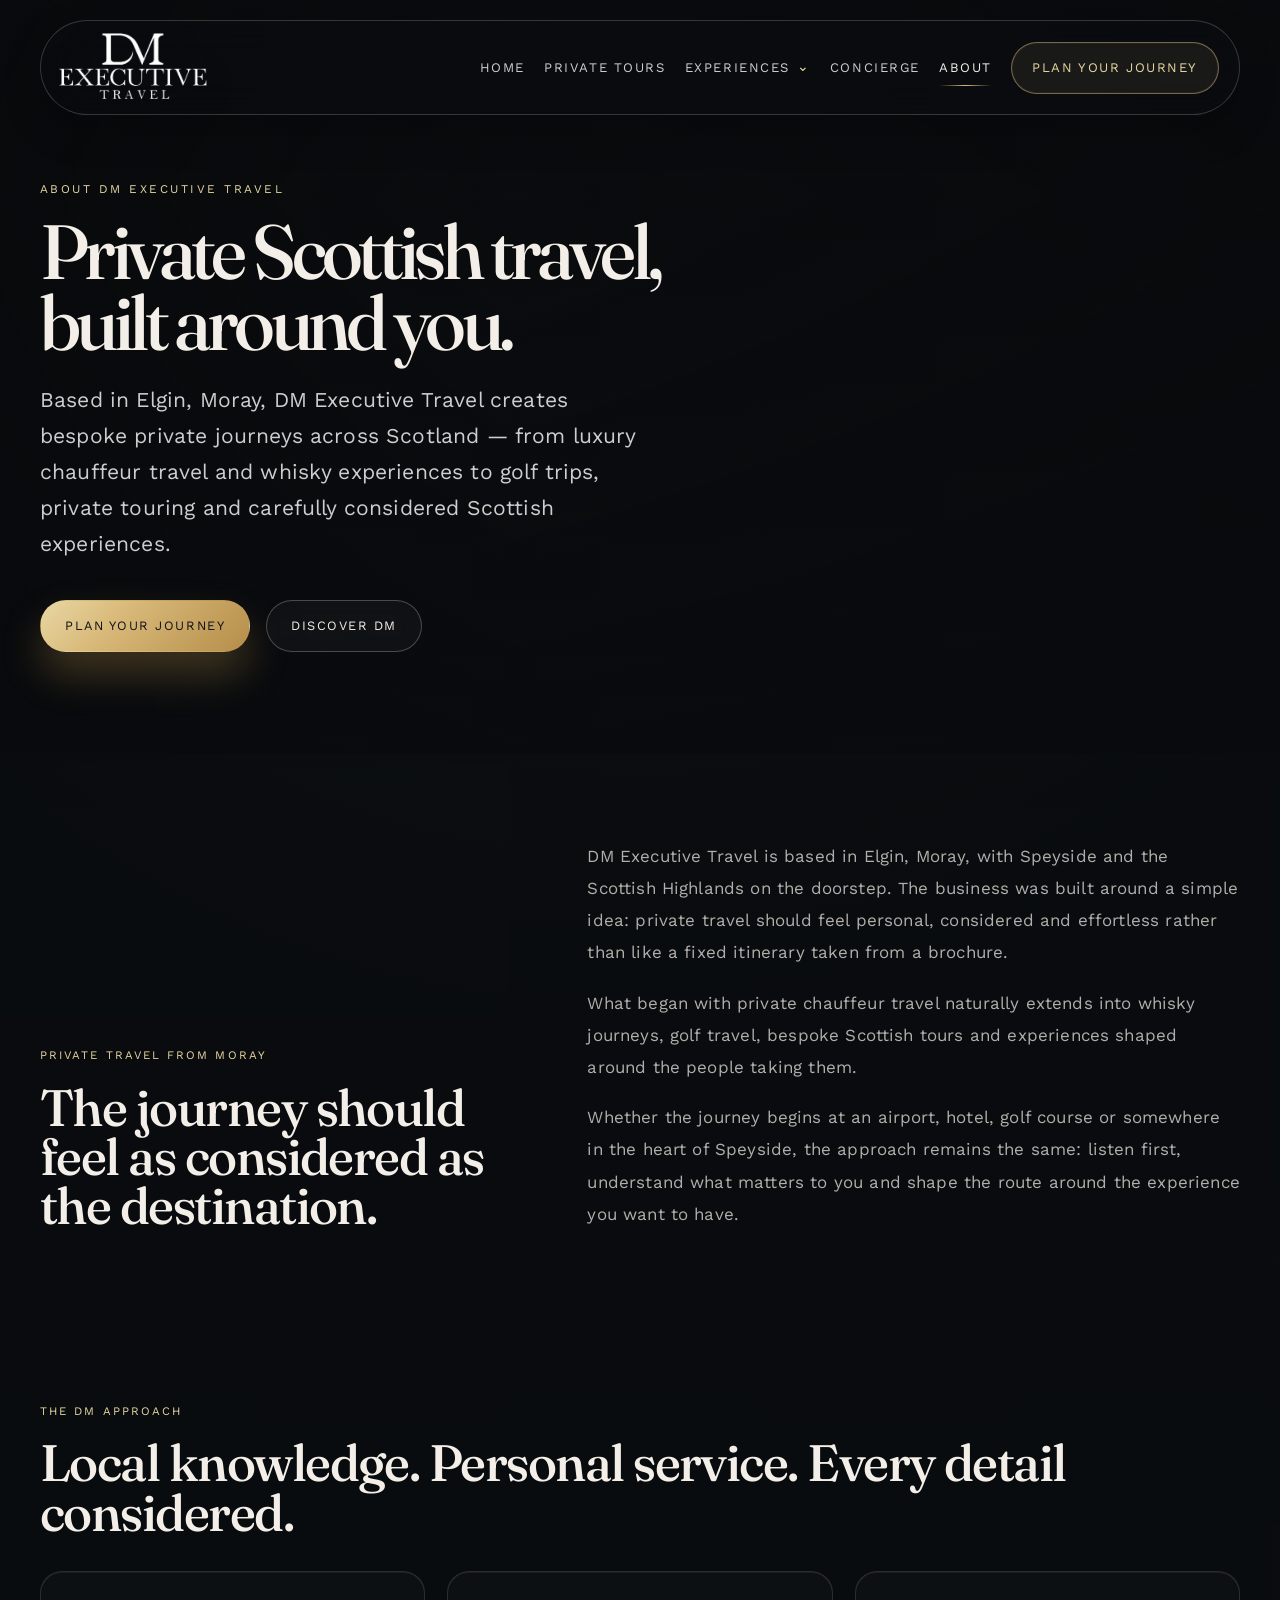
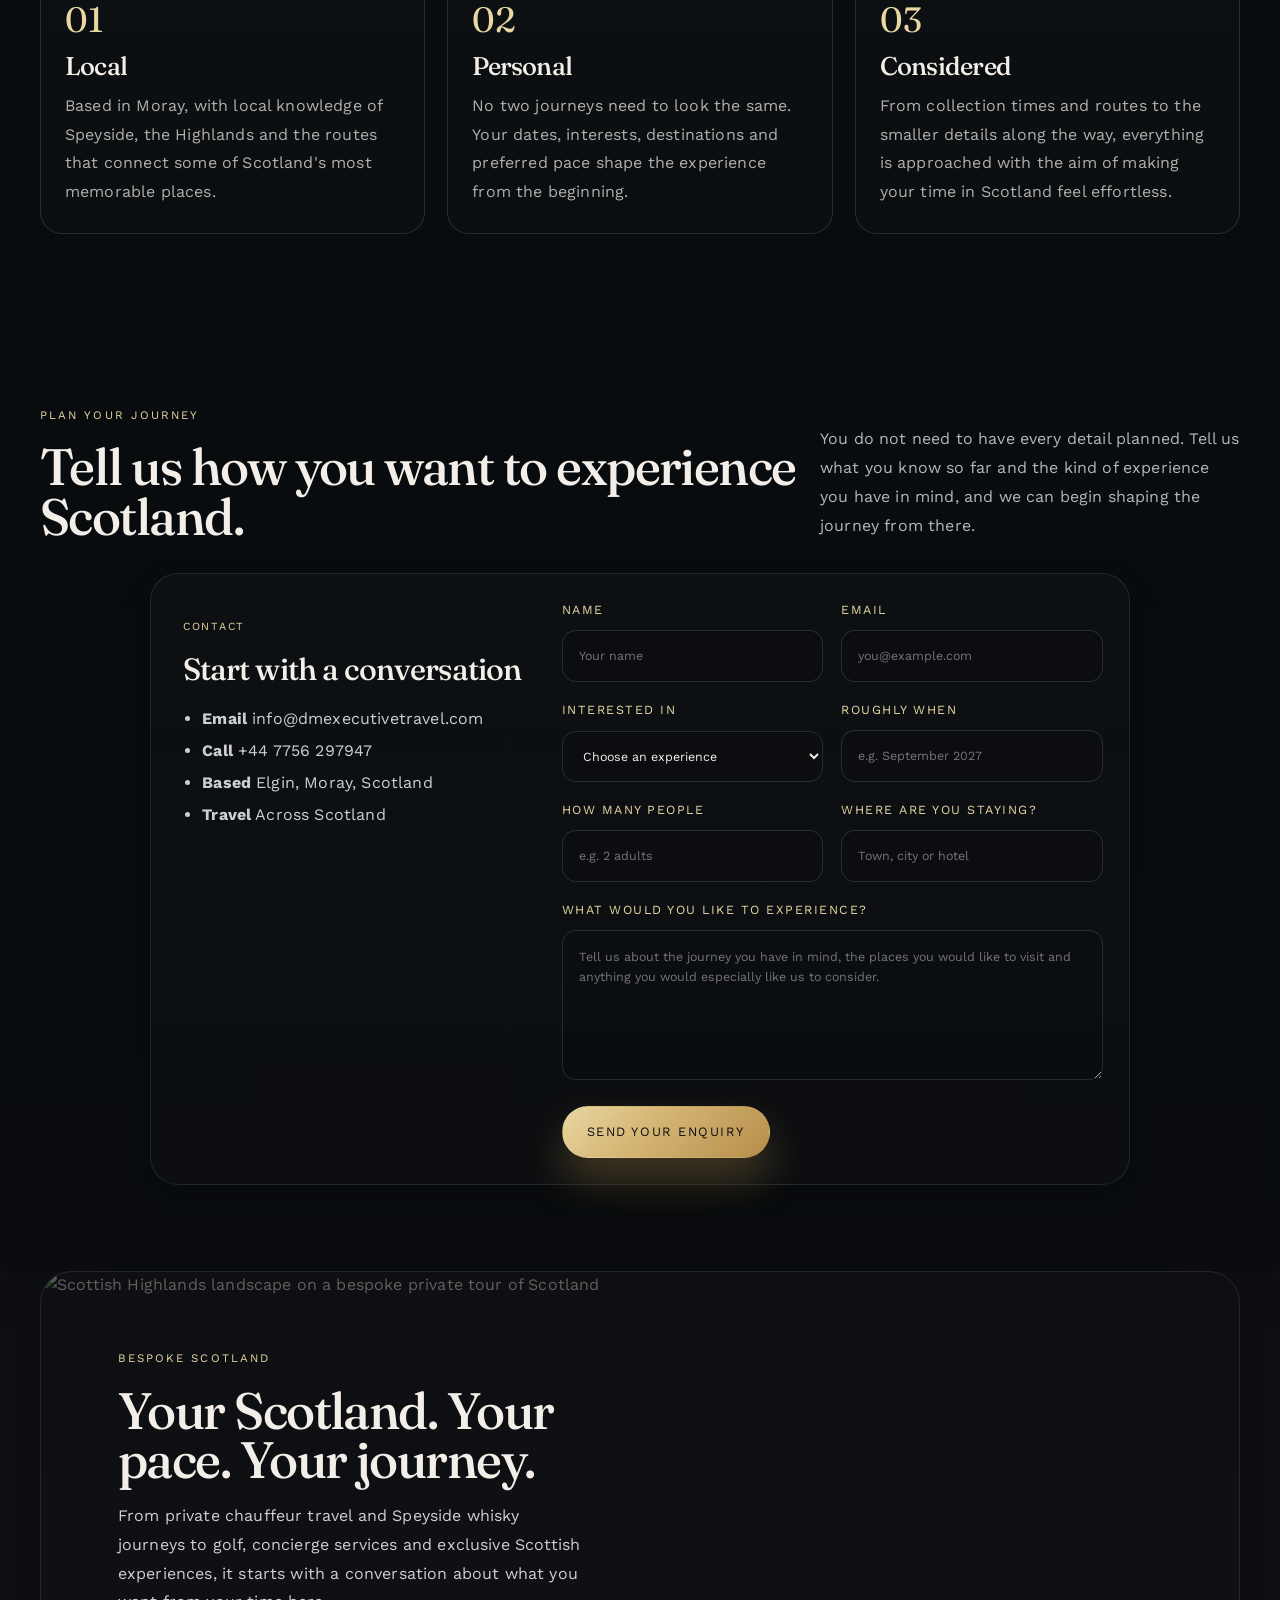
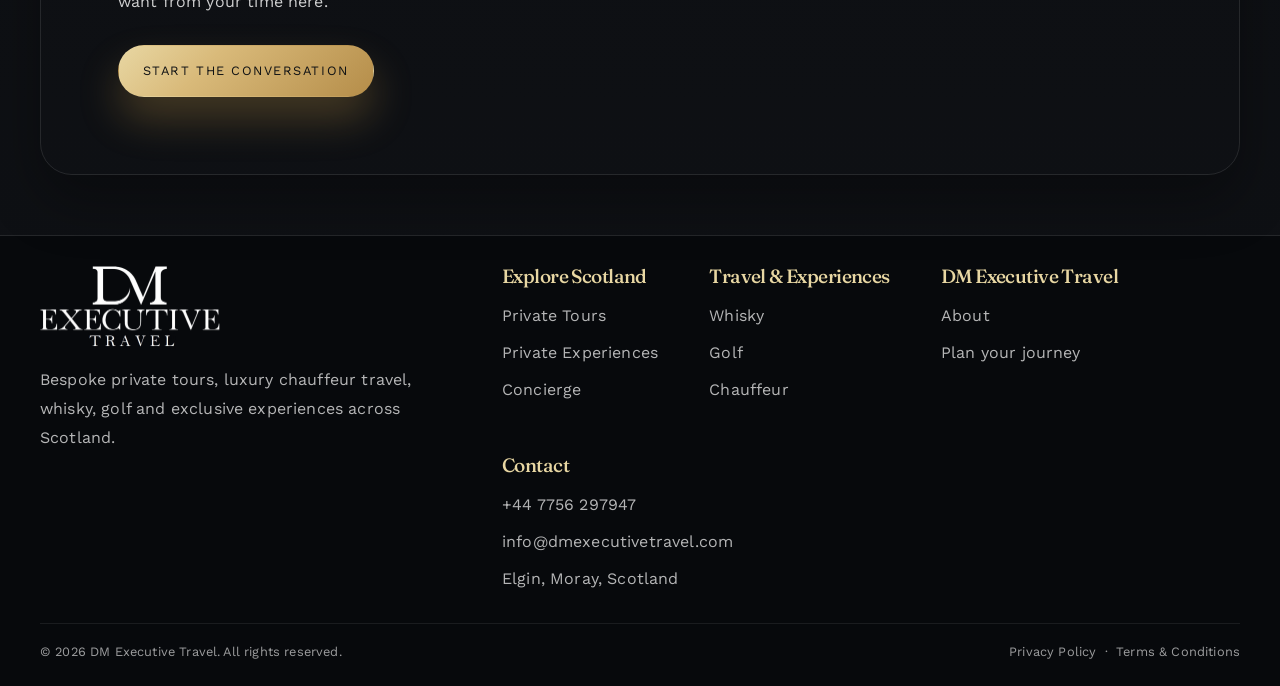
==== commit dc7d7651: "Refactor HTML structure and improve accessibility for contact form and navigation" ====
--- a/about.html
+++ b/about.html
@@ -118,7 +118,6 @@
 
   <div class="grain"></div>
 
-
   <!-- =========================
        NAVIGATION
   ========================== -->
@@ -153,7 +152,6 @@
         Private Tours
       </a>
 
-
       <!-- EXPERIENCES DROPDOWN -->
       <div class="nav__dropdown">
 
@@ -192,7 +190,6 @@
 
       </div>
 
-
       <a href="concierge.html">
         Concierge
       </a>
@@ -201,17 +198,13 @@
         About
       </a>
 
-      <a
-        href="#enquiry"
-        class="nav__cta"
-      >
+      <a href="#enquiry" class="nav__cta">
         Plan your journey
       </a>
 
     </div>
 
   </nav>
-
 
   <!-- =========================
        HERO
@@ -260,17 +253,11 @@
           style="display:flex; gap:16px; margin-top:38px; flex-wrap:wrap;"
         >
 
-          <a
-            href="#enquiry"
-            class="btn btn--gold"
-          >
+          <a href="#enquiry" class="btn btn--gold">
             Plan your journey
           </a>
 
-          <a
-            href="#story"
-            class="btn btn--ghost"
-          >
+          <a href="#story" class="btn btn--ghost">
             Discover DM
           </a>
 
@@ -282,18 +269,13 @@
 
   </header>
 
-
   <main>
-
 
     <!-- =========================
          STORY
     ========================== -->
 
-    <section
-      class="intro"
-      id="story"
-    >
+    <section class="intro" id="story">
 
       <div class="wrap intro__grid">
 
@@ -338,7 +320,6 @@
 
     </section>
 
-
     <!-- =========================
          APPROACH
     ========================== -->
@@ -359,16 +340,13 @@
 
         </div>
 
-
         <div class="why__list">
 
           <div class="why__item">
 
             <span>01</span>
 
-            <h3>
-              Local
-            </h3>
+            <h3>Local</h3>
 
             <p>
               Based in Moray, with local knowledge of Speyside, the
@@ -378,14 +356,11 @@
 
           </div>
 
-
           <div class="why__item">
 
             <span>02</span>
 
-            <h3>
-              Personal
-            </h3>
+            <h3>Personal</h3>
 
             <p>
               No two journeys need to look the same. Your dates,
@@ -395,14 +370,11 @@
 
           </div>
 
-
           <div class="why__item">
 
             <span>03</span>
 
-            <h3>
-              Considered
-            </h3>
+            <h3>Considered</h3>
 
             <p>
               From collection times and routes to the smaller details
@@ -418,15 +390,11 @@
 
     </section>
 
-
     <!-- =========================
          ENQUIRY
     ========================== -->
 
-    <section
-      class="journeys"
-      id="enquiry"
-    >
+    <section class="journeys" id="enquiry">
 
       <div class="wrap">
 
@@ -455,7 +423,6 @@
 
         </div>
 
-
         <div class="enquiry-card">
 
           <div class="enquiry-card__meta">
@@ -472,12 +439,16 @@
 
               <li>
                 <b>Email</b>
-                info@dmexecutivetravel.com
+                <a href="mailto:info@dmexecutivetravel.com">
+                  info@dmexecutivetravel.com
+                </a>
               </li>
 
               <li>
                 <b>Call</b>
-                +44 7756 297947
+                <a href="tel:+447756297947">
+                  +44 7756 297947
+                </a>
               </li>
 
               <li>
@@ -494,61 +465,86 @@
 
           </div>
 
-
-          <!--
-            IMPORTANT:
-            This form is currently visual only.
-            action="#" will NOT send the enquiry anywhere.
-          -->
+          <!-- =========================
+               WORKING ENQUIRY FORM
+
+               TEST RECIPIENT:
+               theorganisedtypes@gmail.com
+
+               Before launch, change the
+               recipient to Daniel's email.
+
+               FormSubmit requires the
+               recipient to activate the
+               form after the first submission.
+          ========================== -->
 
           <form
             class="contact-form"
-            action="#"
-            method="post"
+            action="https://formsubmit.co/theorganisedtypes@gmail.com"
+            method="POST"
+            accept-charset="UTF-8"
           >
 
+            <!-- FormSubmit configuration -->
+
+            <input
+              type="hidden"
+              name="_subject"
+              value="DM Executive Travel - New Website Enquiry (TEST)"
+            >
+
+            <input
+              type="hidden"
+              name="_template"
+              value="table"
+            >
+
+            <!-- Keep spam protection enabled -->
+            <input
+              type="text"
+              name="_honey"
+              style="display:none"
+              tabindex="-1"
+              autocomplete="off"
+              aria-hidden="true"
+            >
+
             <div class="form-grid">
 
-
               <label>
 
-                <span>
-                  Name
-                </span>
+                <span>Name</span>
 
                 <input
                   type="text"
                   name="name"
                   placeholder="Your name"
                   autocomplete="name"
+                  maxlength="120"
                   required
                 >
 
               </label>
 
-
               <label>
 
-                <span>
-                  Email
-                </span>
+                <span>Email</span>
 
                 <input
                   type="email"
                   name="email"
                   placeholder="you@example.com"
                   autocomplete="email"
+                  maxlength="254"
                   required
                 >
 
               </label>
 
-
               <label>
 
-                <span>
-                  Interested in
-                </span>
+                <span>Interested in</span>
 
                 <select
                   name="interest"
@@ -563,43 +559,43 @@
                     Choose an experience
                   </option>
 
-                  <option value="private-tour">
+                  <option value="Bespoke private tour">
                     Bespoke private tour
                   </option>
 
-                  <option value="concierge">
+                  <option value="Concierge service">
                     Concierge service
                   </option>
 
-                  <option value="exclusive-experience">
+                  <option value="Exclusive Scottish experience">
                     Exclusive Scottish experience
                   </option>
 
-                  <option value="whisky">
+                  <option value="Private whisky experience">
                     Private whisky experience
                   </option>
 
-                  <option value="golf">
+                  <option value="Private golf journey">
                     Private golf journey
                   </option>
 
-                  <option value="chauffeur">
+                  <option value="Private chauffeur">
                     Private chauffeur
                   </option>
 
-                  <option value="airport-transfer">
+                  <option value="Airport transfer">
                     Airport transfer
                   </option>
 
-                  <option value="corporate">
+                  <option value="Executive / corporate travel">
                     Executive / corporate travel
                   </option>
 
-                  <option value="multi-day">
+                  <option value="Multi-day Scotland journey">
                     Multi-day Scotland journey
                   </option>
 
-                  <option value="other">
+                  <option value="Something else">
                     Something else
                   </option>
 
@@ -607,53 +603,46 @@
 
               </label>
 
-
               <label>
 
-                <span>
-                  Roughly when
-                </span>
+                <span>Roughly when</span>
 
                 <input
                   type="text"
                   name="dates"
-                  placeholder="e.g. September 2026"
+                  placeholder="e.g. September 2027"
+                  maxlength="150"
                 >
 
               </label>
 
-
               <label>
 
-                <span>
-                  How many people
-                </span>
+                <span>How many people</span>
 
                 <input
                   type="text"
                   name="partySize"
                   placeholder="e.g. 2 adults"
+                  maxlength="100"
                 >
 
               </label>
 
-
               <label>
 
-                <span>
-                  Where are you staying?
-                </span>
+                <span>Where are you staying?</span>
 
                 <input
                   type="text"
                   name="stayLocation"
                   placeholder="Town, city or hotel"
+                  maxlength="200"
                 >
 
               </label>
 
             </div>
-
 
             <label>
 
@@ -664,12 +653,12 @@
               <textarea
                 name="message"
                 rows="5"
+                maxlength="5000"
                 placeholder="Tell us about the journey you have in mind, the places you would like to visit and anything you would especially like us to consider."
                 required
               ></textarea>
 
             </label>
-
 
             <button
               type="submit"
@@ -686,7 +675,6 @@
 
     </section>
 
-
     <!-- =========================
          CTA
     ========================== -->
@@ -728,7 +716,6 @@
 
   </main>
 
-
   <!-- =========================
        FOOTER
   ========================== -->
@@ -738,7 +725,6 @@
     <div class="wrap">
 
       <div class="footer__top">
-
 
         <div class="footer__logo">
 
@@ -754,15 +740,11 @@
 
         </div>
 
-
         <div class="footer__cols">
 
-
           <div class="footer__col">
 
-            <h4>
-              Explore Scotland
-            </h4>
+            <h4>Explore Scotland</h4>
 
             <a href="private-tours.html">
               Private Tours
@@ -778,12 +760,9 @@
 
           </div>
 
-
           <div class="footer__col">
 
-            <h4>
-              Travel &amp; Experiences
-            </h4>
+            <h4>Travel &amp; Experiences</h4>
 
             <a href="whisky.html">
               Whisky
@@ -799,12 +778,9 @@
 
           </div>
 
-
           <div class="footer__col">
 
-            <h4>
-              DM Executive Travel
-            </h4>
+            <h4>DM Executive Travel</h4>
 
             <a
               href="about.html"
@@ -819,19 +795,20 @@
 
           </div>
 
-
           <div class="footer__col">
 
-            <h4>
-              Contact
-            </h4>
+            <h4>Contact</h4>
 
             <p>
-              +44 7756 297947
+              <a href="tel:+447756297947">
+                +44 7756 297947
+              </a>
             </p>
 
             <p>
-              info@dmexecutivetravel.com
+              <a href="mailto:info@dmexecutivetravel.com">
+                info@dmexecutivetravel.com
+              </a>
             </p>
 
             <p>
@@ -844,7 +821,6 @@
 
       </div>
 
-
       <div class="footer__bottom">
 
         <span>
@@ -861,7 +837,6 @@
 
   </footer>
 
-
   <script src="assets/site.js"></script>
 
 </body>
